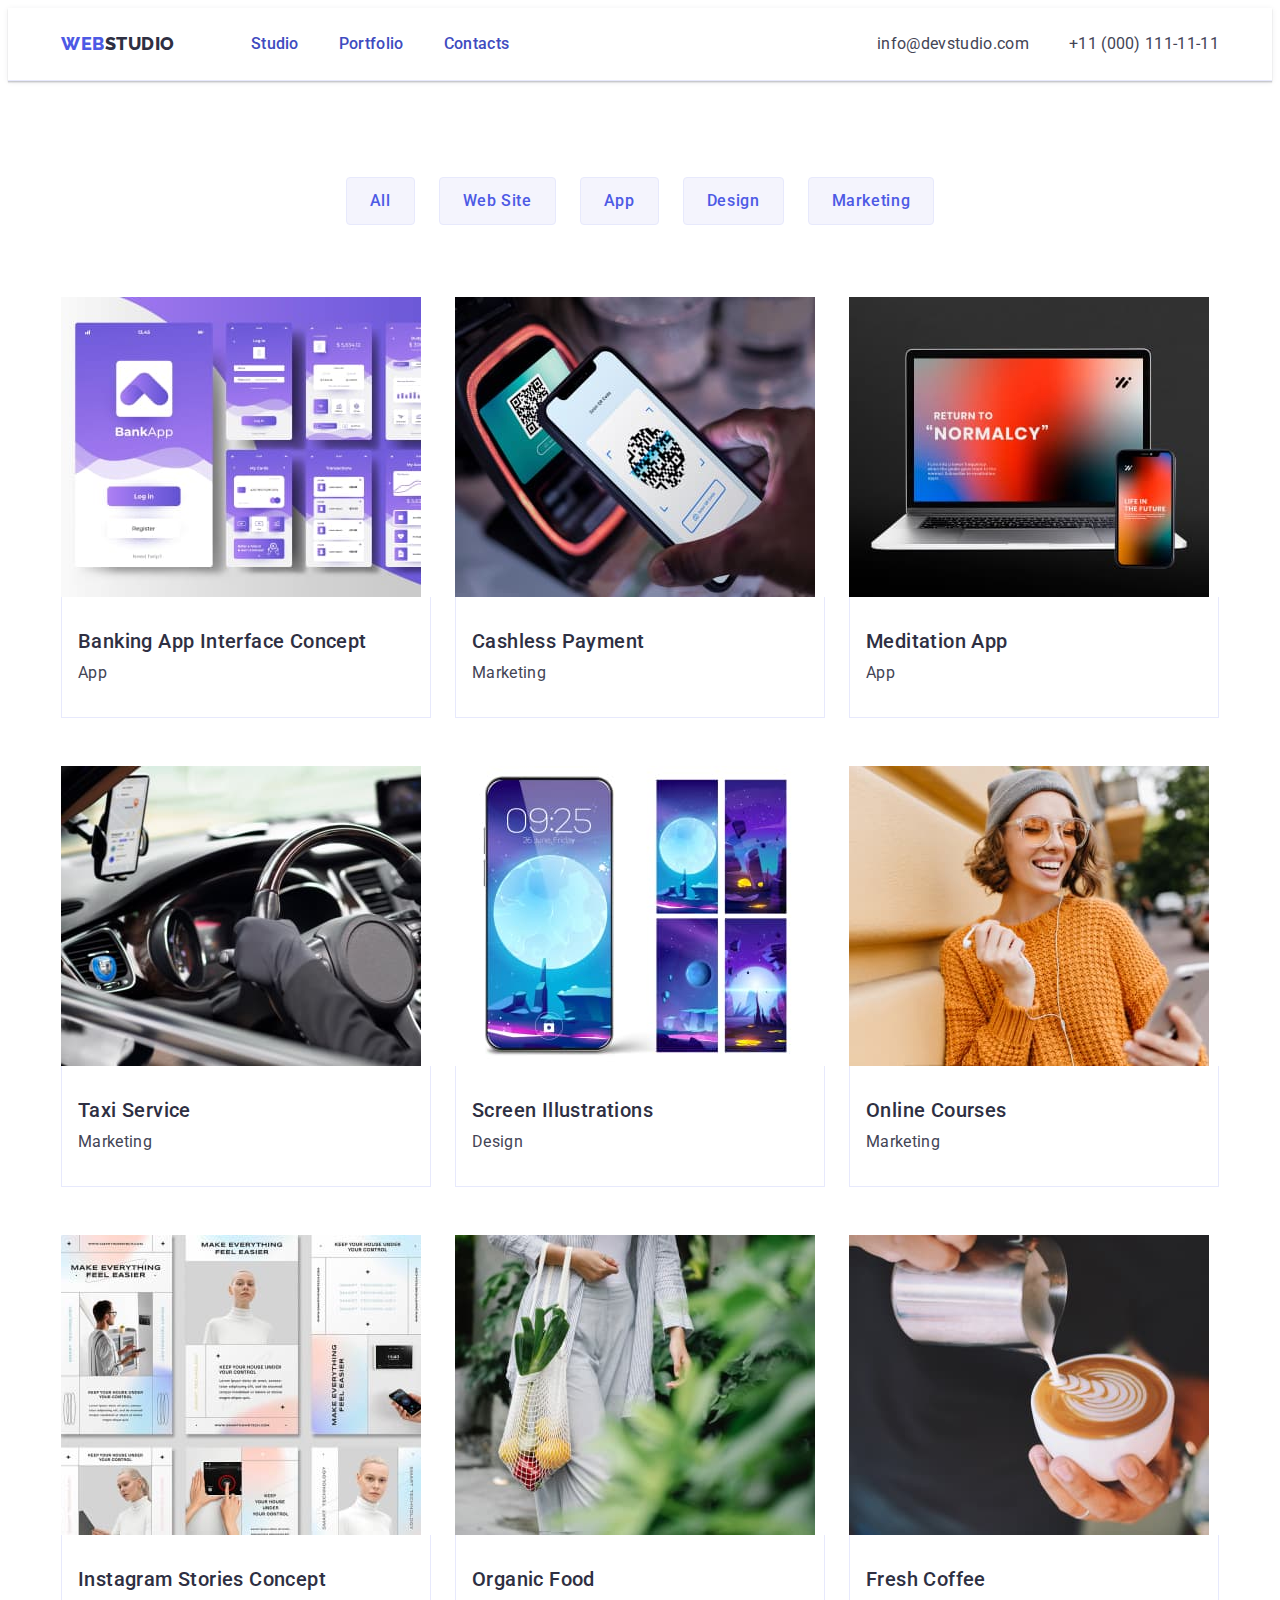
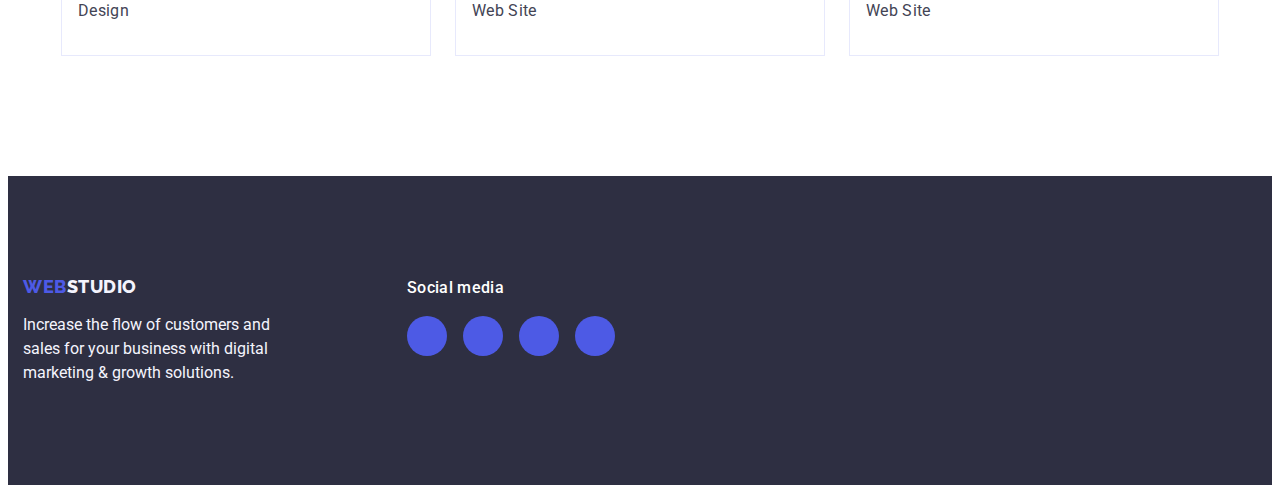
==== portfolio.html @ 959eab0d "fix" ====
<!DOCTYPE html>
<html lang="en">
  <head>
    <meta charset="UTF-8" />
    <meta http-equiv="X-UA-Compatible" content="IE=edge" />
    <meta name="viewport" content="width=device-width, initial-scale=1.0" />
    <title>Document</title>
    <link rel="stylesheet" href="https://cdnjs.cloudflare.com/ajax/libs/modern-normalize/1.1.0/modern-normalize.min.css" integrity="sha512-wpPYUAdjBVSE4KJnH1VR1HeZfpl1ub8YT/NKx4PuQ5NmX2tKuGu6U/JRp5y+Y8XG2tV+wKQpNHVUX03MfMFn9Q==" crossorigin="anonymous" referrerpolicy="no-referrer" />
    <link rel="stylesheet" href="./css/styles.css">
    <link rel="preconnect" href="https://fonts.googleapis.com">
    <link rel="preconnect" href="https://fonts.gstatic.com" crossorigin>
    <link href="https://fonts.googleapis.com/css2?family=Raleway:wght@800&family=Roboto:wght@400;500;700;900&display=swap" rel="stylesheet">
    



</head>

      <!-- Header -->
  <body>
    <header class="page-header">
      <div class="heder__conteiner container "> 
        <nav  class="page-nav">
        <a class="link logo" href="./index.html">Web<span class="logo-header">Studio</span></a>
        <ul class="menu list header__menu">
            <li class="menu-link">
              <a class="link-menu link" href="./index.html">Studio</a>
            </li>
            <li class="menu-link">
              <a class="link-menu link" href="./portfolio.html">Portfolio</a>
            </li>
            <li class="menu-link">
              <a class="link-menu link" href="">Contacts</a>
            </li>
          </ul>
        <!-- <ul  class="menu  list header__menu">
          <li class="menu-link"><a class="link-menu link" href="./index.html">Studio</a></li>
          <li class="menu-link"><a class="link-menu link" href="./portfolio.html">Portfolio</a></li>
          <li class="menu-link"><a class="link-menu link" href="">Contacts</a></li>
        </ul> -->
      </nav>
      
     
      <address class="heder-address">
        <ul class="list header-adress__menu">
          <li class="menu-address__item"><a  class="contact-email contact-phone-number contacts link " href="mailto:info@devstudio.com">info@devstudio.com</a></li>
          <li><a  class="contact-phone-number contact-email contacts link " href="tel:+110001111111">+11 (000) 111-11-11</a></li>
        </ul>
      </address>
      </div>
    </header>

    <!-- Main Content -->

    <main>
       
        <section class="works">
          <div class="container">
            <h1 hidden>Works</h1>
                <ul class="filter__list list">
                  <li class="item-filter"><button type="button" class="item-filter__btn ifp__btn">All</button></li>
                  <li class="item-filter"><button type="button" class="item-filter__btn ifp__btn">Web Site</button></li>
                  <li class="item-filter"><button type="button" class="item-filter__btn ifp__btn">App</button></li>
                  <li class="item-filter"><button type="button" class="item-filter__btn ifp__btn">Design</button></li>
                  <li class="item-filter"><button type="button" class="item-filter__btn ifp__btn">Marketing</button></li>
              </ul>

            <ul class="works-list list ">
                <li class="item-works">

                    <a  href="" class="link item-works__link">
                       <img src="./images/works/app1.jpg" alt="photo works" class="item-works__img" width="360">
                        <div class="link__container">   
                          <h2 class="item-works__title">Banking App Interface Concept</h2>
                          <p  class="item-works__text">App</p> 
                        </div>  
                    </a>
                   
                </li>
                <li class="item-works">
                    <a href="" class="link item-works__link">
                        <img src="./images/works/cashlass.jpg" alt="photo works" class="item-works__img" width="360">
                        <div class="link__container">
                          <h2 class="item-works__title">Cashless Payment</h2>
                          <p  class="item-works__text">Marketing</p>
                        </div>
                    </a>
                  
                </li>
                <li class="item-works">
                     <a href="" class="link item-works__link ">
                        <img src="./images/works/maditation.jpg" alt="photo works" class="item-works__img" width="360">
                        <div class="link__container">
                          <h2 class="item-works__title">Meditation App</h2>
                          <p  class="item-works__text">App</p>
                        </div>
                     </a>
                    
                </li>
                <li class="item-works">
                     <a href="" class="link item-works__link">
                        <img src="./images/works/taxi.jpg" alt="photo works" class="item-works__img" width="360">
                        <div class="link__container">
                          <h2 class="item-works__title">Taxi Service</h2>
                          <p  class="item-works__text">Marketing</p>
                        </div>
                     </a>
                    
                </li>
                <li class="item-works">
                     <a href="" class="link item-works__link">
                        <img src="./images/works/screen.jpg" alt="photo works" class="item-works__img" width="360">
                        <div class="link__container">
                          <h2 class="item-works__title">Screen Illustrations</h2>
                          <p  class="item-works__text">Design</p>
                        </div>
                     </a>
                    
                </li>
                <li class="item-works">
                     <a href="" class="link item-works__link">
                        <img src="./images/works/online.jpg" alt="photo works" class="item-works__img" width="360">
                        <div class="link__container">
                          
                          <h2 class="item-works__title">Online Courses</h2>
                          <p  class="item-works__text">Marketing</p>
                        </div>

                     </a>
                    
                </li>
                <li class="item-works">
                     <a href="" class="link item-works__link">
                        <img src="./images/works/instagram.jpg" alt="photo works" class="item-works__img" width="360">
                        <div class="link__container">
                          
                          <h2 class="item-works__title">Instagram Stories Concept</h2>
                          <p  class="item-works__text">Design</p>
                        </div>
                     </a>
                    
                </li>
                <li class="item-works">
                     <a href="" class="link item-works__link">
                        <img src="./images/works/organic.jpg" alt="photo works" class="item-works__img" width="360">
                        <div class="link__container">
                          
                          <h2 class="item-works__title">Organic Food</h2>
                          <p  class="item-works__text">Web Site</p>
                        </div>
                     </a>
                    
                </li>
                <li class="item-works">
                     <a href="" class="link item-works__link">
                        <img src="./images/works/coffe.jpg" alt="photo works" class="item-works__img" width="360">
                        <div class="link__container">
                          
                          <h2 class="item-works__title">Fresh Coffee</h2>
                          <p  class="item-works__text">Web Site</p>
                        </div>

                     </a>
                    
                </li>
            </ul>

          </div>

             

        </section>
     
      
    </main>
            <!-- Footer -->
    <footer class="footer">
      <div class="container container__footer">
        <div>
          <a class="logo-footer__link link logo" href="./index.html"
          >Web<span class="logo-footer">Studio</span>
        </a>
        <p class="text-footer text-footer__portfolio">
          Increase the flow of customers and sales for your business with
          digital marketing & growth solutions.
        </p>
        </div>

        <div class="social_container">
          <p class="footer-sub">Social media</p>
        <ul class="social-list">
          <li class="social-item">
            <a class="social-link_footer" href="" target="_blank" rel="nooperer no-referrer" aria-label="linl to instagram">
              <svg class="social-icon" width="24" height="24">
                <use href="./images/icons.svg#icon-instagram"></use>
              </svg>
            </a>
          </li>
          <li class="social-item">
             <a class="social-link_footer" href="" target="_blank" rel="nooperer no-referrer" aria-label="linl to instagram">
              <svg class="social-icon" width="24" height="24">
                <use href="./images/icons.svg#icon-twitter"></use>
              </svg>
            </a>
          </li>
          <li class="social-item">
             <a class="social-link_footer" href="" target="_blank" rel="nooperer no-referrer" aria-label="linl to instagram">
              <svg class="social-icon" width="24" height="24">
                <use href="./images/icons.svg#icon-facebook"></use>
              </svg>
            </a>
          </li>
          <li class="social-item">
             <a class="social-link_footer" href="" target="_blank" rel="nooperer no-referrer" aria-label="linl to instagram">
              <svg class="social-icon" width="24" height="24">
                <use href="./images/icons.svg#icon-linkedin"></use>
              </svg>
            </a>
          </li>
        </ul>
      </div>
        </div>
        
    </footer>
  </body>
</html>
---- css/styles.css ----
:root {
    /* --main-color: red;  */
    --primary-backgraund:#fff;
    --primary-second-background: #434455 ;
    --primary--font-family: "Roboto", sans-serif;
    --primary-text: #4d5ae5;
    --primary-second-text: #2e2f42;
    --primary-third-text: #f4f4fd;
    --primary-four-text: #FFFFFF;
    --primary-icon:#f4f4fd;

}

h1,
h2,
h3,
h4,
h5,
h6,
p {
    margin: 0;
    
} 

a {
    text-decoration: none;
}



ul,
ol 
li {
    margin: 0;
    padding: 0;
    list-style: none;
}
   
img {
    display: block;
}

address {
    font-style: normal;
}

.link   {
    text-decoration: none;

}

.button-btn {
    cursor: pointer;
    font: inherit;
    padding: 0;
    background-color: transparent;
    border: none;
}

body   {
    font-family: 'Roboto', sans-serif;
    font-style: normal;
    font-size: 16px;
    /* line-height: 1.5; */
    font-weight: 500;
    color:var(--primary-second-background);
    background-color: #ffffff;
    /* background-color:var(--primary-backgraund); */
   
    
}

.container {
    max-width: 1158px;
    padding: 0 15px;
    margin: 0 auto;
    
}


    /* HEADER */
   /*  Logo*/

.page-header {
    /* padding: 24px 0; */
    border-bottom: 1px solid#e7e9fc;
    box-shadow: 0px 2px 1px rgba(46, 47, 66, 0.08), 0px 1px 1px rgba(46, 47, 66, 0.16), 0px 1px 6px rgba(46, 47, 66, 0.08);

}

.heder__conteiner{
    display: flex;
    justify-content: space-between;
    align-items: center;
}


.page-nav {
    display: flex;
    align-items: center;
}

.logo-web {
    font-family: "Raleway", sans-serif;
    font-weight: 800;
    font-size: 18px;
    line-height: 1.17;
    letter-spacing: 0.03em ;
    text-transform: uppercase;
    color: var(--primary-text);
}
    
/* .logo-studio, */
.logo    {
    font-family: "Raleway", sans-serif;
    font-weight: 800;
    font-size: 18px;
    line-height: 1.17;
    letter-spacing: 0.03em;
    text-transform: uppercase;
    color: var(--primary-text);
    margin: 0 76px 0 0;
    
}

.logo-header {
   color: var(--primary-second-text) 
}

.header__menu {
    display: flex;
    gap:40px;
    /* padding: 24px 0 24px; */
}

.menu-link,
.link-menu {
    line-height: 1.5;
    letter-spacing: 0.02em;
    color: var(--primary-second-text);
    display: block;
}

.menu-link:not(:last-child) { 
    margin-right: 0;
}
.link-menu{
    padding: 24px 0;
    position: relative;
    color: #404bbf;
    transition: color 250ms cubic-bezier(0.4, 0, 0.2, 1);
}

::after{
 content: "";
 position: absolute;
 left: 0;
 bottom: -1px;
 height: 4px;
 background-color: #404bbf;
 border-radius: 2px;
}

.menu-address__item:not(:last-child){
     margin: 0 40px 0 0;
}

.link-menu:hover,
.link-menu:focus   {
    color: #404BBF;
}

.header-adress__menu {
    display: flex;
    
}

.contact-phone-number,
.contact-email  {
    letter-spacing: 0.02em;
    line-height: 1.5;
    font-weight: 400;
    font-size: 16px;
    color: #434455;
    transition: color 250ms cubic-bezier(0.4, 0, 0.2, 1);
}

.contact-phone-number:hover,
.contact-phone-number:focus {
    color: #404BBF;
}

.contact-email:hover,
.contact-email:focus   {
    color: #404BBF

}
.contacts {
    font-family: 'Roboto', sans-serif;
    letter-spacing: 0.02em;
    line-height: 1.5;
    font-weight: 400;
    font-size: 16px;
    color: #434455;
}

.contacts:hover,
.contacts:focus {
    color: #404BBF;
}
/* Main Contant */ /* Hero */

.hero {
    max-width: 1440px;
}

.hero-bg{
    background-image:linear-gradient(
        rgba(46, 47, 66, 0.7),
    rgba(46, 47, 66, 0.7)),
    url("../images/BG/people-office.jpg");
    background-repeat: no-repeat; 
    background-position: center; 
    background-size: cover;
    margin: 0 auto ;
    padding: 188px  0;
    max-width: 188px 0;
    background-color:  #2E2F42;
    
}

.hero__conteiner{
    display: flex;
    flex-direction: column;
    align-items: center;
}   



.footer {
    background: #2E2F42;
}
.main-title {
    letter-spacing: 0.02em;
    font-weight: 700;
    font-size: 56px;
    line-height: 1.07;
    text-align: center;
    color: #FFFFFF; 
    width: 496px;
    margin:0 0 48px 0;
}

.hero__title {
    max-width: 496px;
}


.button-btn {
    font-family: "Roboto", sans-serif;
    font-weight: 500;
    font-size: 16px;
    line-height: 1.5;
    background-color: #4D5AE5;
    color: #FFFFFF;
    cursor: pointer;
    letter-spacing: 0.04em;
    box-shadow: 0px 4px 4px rgba(0, 0, 0, 0.15);
    border-radius: 4px;
    padding: 16px 32px;
    min-width: 169px;
    transition: background-color 250ms cubic-bezier(0.4, 0, 0.2, 1);
} 

.button-btn:hover,
.button-btn:focus {
    background:#404BBF;
}
   
   
/* Section 2 */

.second-section {
    padding: 120px 0 120px;
}


.second__container {
    max-width: 1158px;
    /* padding: 120px 0; */
} 

.list__sect__second {
    display: flex;
    justify-content:space-between;
    gap:24px;

}

.advantage {
        display: flex;
        justify-content: center;
        height:112px;
        padding: 24px;
        background: #F4F4FD;
        align-items: center;
        border-radius: 4px;
        margin-bottom: 8px;
}

.sect-second__item {
    /* max-width:264px; */
    width: calc((100% - 72px) / 4);
        
}
.sect-second__item:not(:last-child) {
    margin-right: 0;}

.second-section-title   {
    letter-spacing: 0.02em;
    font-weight: 500;
    font-size: 20px;
    line-height: 1.2;
    color: #2E2F42;
    margin-bottom: 8px;
}

.second-section-text {
    letter-spacing: 0.02em;
    line-height: 1.5;
    font-weight: 400;
    color: #434455;

}


        /* Sektion 3  What are we doing*/
.secrion__three {
    padding: 120px 0;
}
        
.section-title {
    font-weight: 700;
    font-size: 36px;
    line-height:1.1;
    text-align: center;
    letter-spacing: 0.02em;
    text-transform: capitalize;
    color: #2E2F42;
    margin-bottom:72px;
    line-height: 1.1
    
}
.container__three {
     max-width:1158px;
}


.container__three_list {
    display: flex;
    justify-content: space-between;
    gap:24px;
}
 
.third__item {
    max-width:360px;
} 



/* < !-- Section4 Our Team--> */

.container-section__four {
    padding: 32px 0;
}


.conteiner_four__list {
    display: flex;
    justify-content:space-between;
    gap:24px;

}

.list__four__img{
    /* margin-bottom:32px; */
}

.social-link__four{
    transition: background-color 250ms cubic-bezier(0.4, 0, 0.2, 1); 
}
.section-four   {
    background: #F4F4FD;
    letter-spacing: 0.02em;
    text-transform: capitalize;
    padding:120px 0;
}
.item-four-list {
    background-color: #FFFFFF;
    width:calc((100% - 3 * 24px)/3);
    display: flex;
    flex-direction: column;
    justify-content: center;
    box-shadow: 0px 1px 6px rgba(46, 47, 66, 0.08), 0px 1px 1px rgba(46, 47, 66, 0.16), 0px 2px 1px rgba(46, 47, 66, 0.08);
    border-radius: 0px 0px 4px 4px;
    
    
}
.section_four__item {
    padding: 32px 0;
    border-radius: 0px 0px 4px 4px;
    
}

.name-working   {
    font-weight: 500;
    letter-spacing: 0.02em;
    font-size: 20px;
    line-height: 1.2;
    color: #2E2F42;
    margin-bottom: 8px;
    text-align: center;
}

.proffesion {
    line-height: 1.5;
    letter-spacing: 0.02em;
    font-weight: 400;
    color: #434455;
    margin-bottom: 8px;
    text-align: center;
   
}

.social-list__four {
    display: flex;
    justify-content: center;
    padding: 0px;
    gap:24px;
    /* max-width: 208px; */
    
}



.social-link__four {
    width: 40px;
    height: 40px;
    background: #4D5AE5;
    border-radius: 50%;
    display: flex;
    align-items: center;
    justify-content: center;
}    

.icon-social{
        /* fill:var(--primary-third-text); */
        fill:var(--primary-icon)
}

/*  .social-icon:hover,
 .social-icon:focus {
     color: #f4f4fd;
 }*/
    

.social-link__four:hover,
.social-link__four:focus {
    background-color: #404bbf;

}


            /* Section 5 Customers */

.customers-section { 
    padding: 120px 0 120px;
}

.container-customers{
    /* padding-top: 120px;
    padding-bottom: 120px; */
    
    
}
.customers-title { 
    line-height: 1.11;
}
.customers-list {
    display: flex;
    /* justify-content: center; */
    /* justify-content:space-between; */
    /* flex-direction: row; */
    /* padding: 0px; */
    gap:24px;
    /* max-width:1128px; */
    
}   
            
.customers-link {
    /* width: 104px; */
    /* height: 56px; */
    color:#8E8F99;
    display: flex;
    align-items: center;
    justify-content: center;
    border: 1px solid #8E8F99;
    border-radius: 4px;
    padding: 15px 32px;
}

.customers__item {
/* .customers-link { */
    width: calc((100% - 120px) / 6);
    height: 88px;
    color: #8E8F99;
}


.social-icon{
    fill:currentColor;

    /* fill:var(--primary-third-text); */
}
.customers-link:hover,
.customers-link:focus {
    border-color: #404bbf;
    color: #404bbf;
}

.social-icon{
    transition: border-color 250ms cubic-bezier(0.4, 0, 0.2, 1), color 250ms cubic-bezier(0.4, 0, 0.2, 1);
}


    /* FOOTER */

.footer {
    padding: 100px 0;
}    
.container__footer{
    display: flex;
    align-items: baseline;

}
.logo-footer {
    font-family: "Raleway", sans-serif;
    font-weight: 800;
    font-size: 18px;
    line-height: 1.17;
    letter-spacing: 0.03em;
    text-transform: uppercase;
    color: var(--primary-third-text);
    margin-bottom:15px;
    /* display: inline-block;
    margin-bottom: 16px; */
    
}
.logo-footer__link {
    display: inline-block;
    margin-bottom: 16px;
}

.logo-studio-footer   {
    /* font-weight: 800;
    font-size: 18px;
    line-height: 1.16; */
    color: #F4F4FD;
}

.logo-web-text {
    font-family: "Raleway", sans-serif;
    font-weight: 800;
    font-size: 18px;
    line-height: 1.17;
    letter-spacing: 0.03em;
    text-transform: uppercase;
    color: var(--primary-four-text)
}
.text-footer {
    font-weight: 400;
    line-height: 1.5;
    color: #F4F4FD;
    max-width: 264px;
    /* margin-right: 120px; */
}

.logo__container {
    margin-right: 120px;
    align-items: baseline;
}
.social_container{
   margin-right: 120px

}    
.footer-sub{
    color: var(--primary-four-text);
    margin-bottom: 16px; 
    line-height: 1.5;
    letter-spacing: 0.02em;

}
.social-list {
    display: flex;
    flex-direction:row;
    justify-content: center;
    /* align-items: baseline; */
    padding: 0px;
    gap: 16px;
    max-width:208px; 
    margin-right: 120px;
   
}
.social-link_footer {
     width: 40px;
    height: 40px; 
    background: #4D5AE5;
    border-radius: 50%;
    display: flex;
    align-items: center;
    justify-content: center;
    color: #FFFFFF;
}

.social-link_footer:hover,
.social-link_footer:focus  {
    background: #31D0AA; 

}
.social-icon__footer{
    transition: background-color 250ms cubic-bezier(0.4, 0, 0.2, 1);
    fill: var(--primary-third-text)
}
.social-icon__footer,
.social-icon__footer{
    color: #f4f4fd;
}

/* modal */
.data-modal{
    position: fixed;
    top: 0;
    left: 0;
    width: 100%;
    height: 100%;
    background-color: rgba(46, 47, 66, 0.4);
    transition: opacity 250ms cubic-bezier(0.4, 0, 0.2, 1), visibility 250ms cubic-bezier(0.4, 0, 0.2, 1);
}
     .is-hidden{
        opacity: 0;
        visibility: hidden;
        pointer-events: none;

     }




/* =============PORTFOLIO============= */
.works {
    padding: 96px 0 120px;
    /* margin-bottom: 120px; */
}

.filter__list {
    list-style: none;
    margin-bottom:72px;
    display: flex;
    gap:24px;
    justify-content:center;
    
}

.item-filter__btn   {
    font-family: 'Roboto', sans-serif;
    font-style: normal;
    font-weight: 500;
    font-size: 16px;
    line-height: 24px;
    color: var(--primary-text);
    background-color: var(--primary-third-text);
    cursor: pointer;
    border: 1px solid #E7E9FC;
    border-radius: 4px;
    letter-spacing: 0.04em;
    padding:11px 23px 11px;
    
}

.ifp__btn {
    letter-spacing: 0.04em;
}


.item-filter__btn:hover,
.item-filter__btn:focus {
    background: #404BBF;
    color: #FFFFFF;
    border: 1px solid transparent;
    box-shadow: 0px 3px 1px rgba(0, 0, 0, 0.1), 0px 2px 1px rgba(0, 0, 0, 0.08), 0px 2px 2px rgba(0, 0, 0, 0.12);

}
.ifp__btn:hover,
.ifp__btn:focus {
    border: 1px solid transparent;
}

.text-footer__portfolio {
    margin-right: 120px;
}
.works-list {
    list-style: none;
    display: flex;
    flex-wrap:wrap;
    gap:24px;
    row-gap: 48px;
}

.item-works__link {
    display: block;

}
.item-works__link:hover,
.item-works__link:focus  {
    box-shadow: 0px 1px 6px rgba(46, 47, 66, 0.08), 0px 1px 1px rgba(46, 47, 66, 0.16), 0px 2px 1px rgba(46, 47, 66, 0.08);
}



.item-works {
    display: block;
    width: calc((100% - 48px) / 3);
   flex-shrink:0;
 
}

.item-works:hover {
    box-shadow: 0px 1px 6px rgba(46, 47, 66, 0.08), 0px 1px 1px rgba(46, 47, 66, 0.16), 0px 2px 1px rgba(46, 47, 66, 0.08);
}

.link__container {
    padding: 32px 16px;
    border: 1px solid #e7e9fc;
    border-top:none;
}

.item-works__title  {
    font-family: 'Roboto',sans-serif;
    font-weight: 500;
    font-size: 20px;
    line-height: 1.2;
    letter-spacing: 0.02em;
    color: #2E2F42;
    margin-bottom: 8px;

}


.item-works__text {
    font-weight: 400;
    font-size: 16px;
    line-height: 1.5;
    color: #434455;
    letter-spacing: 0.02em;
}
.container__footer{
    margin-right: 120px;
}


.icon-social {
    fill: #f4f4fd;
    
}

/* =============PORTFOLIO============= */
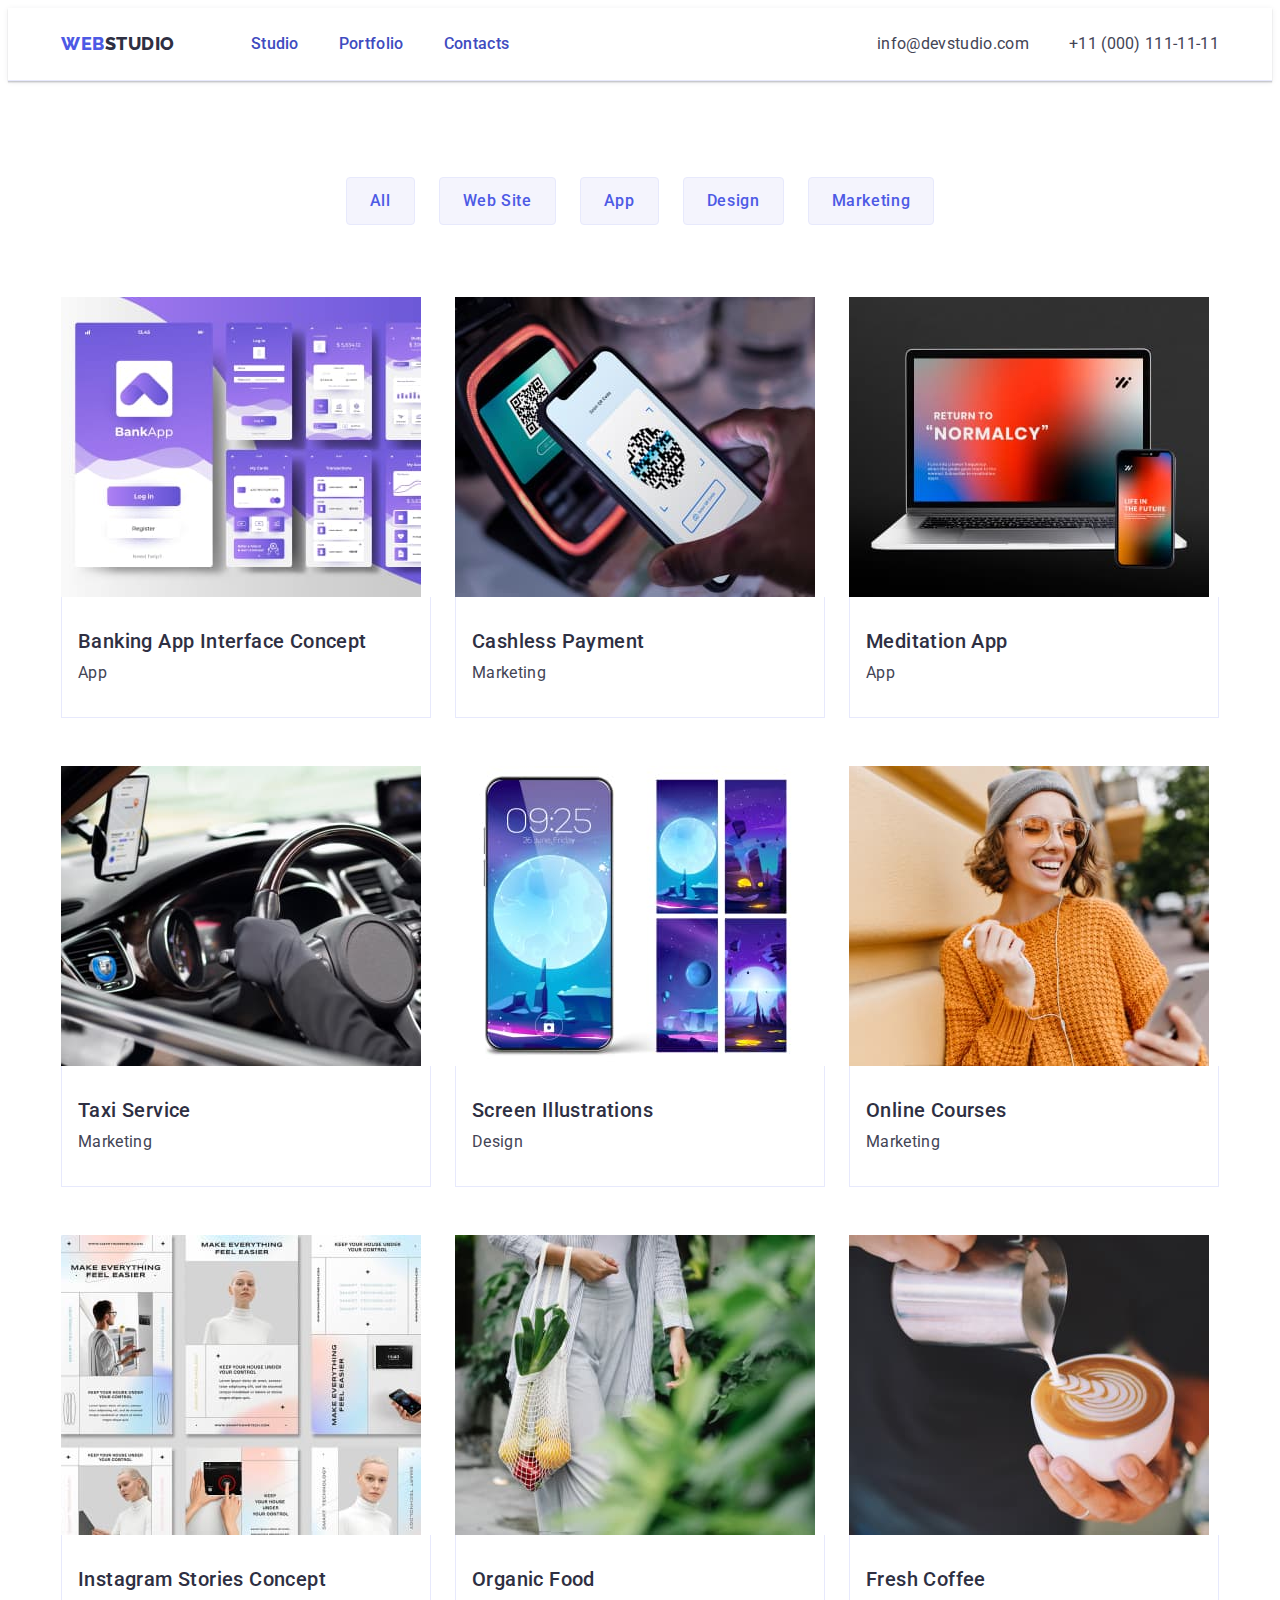
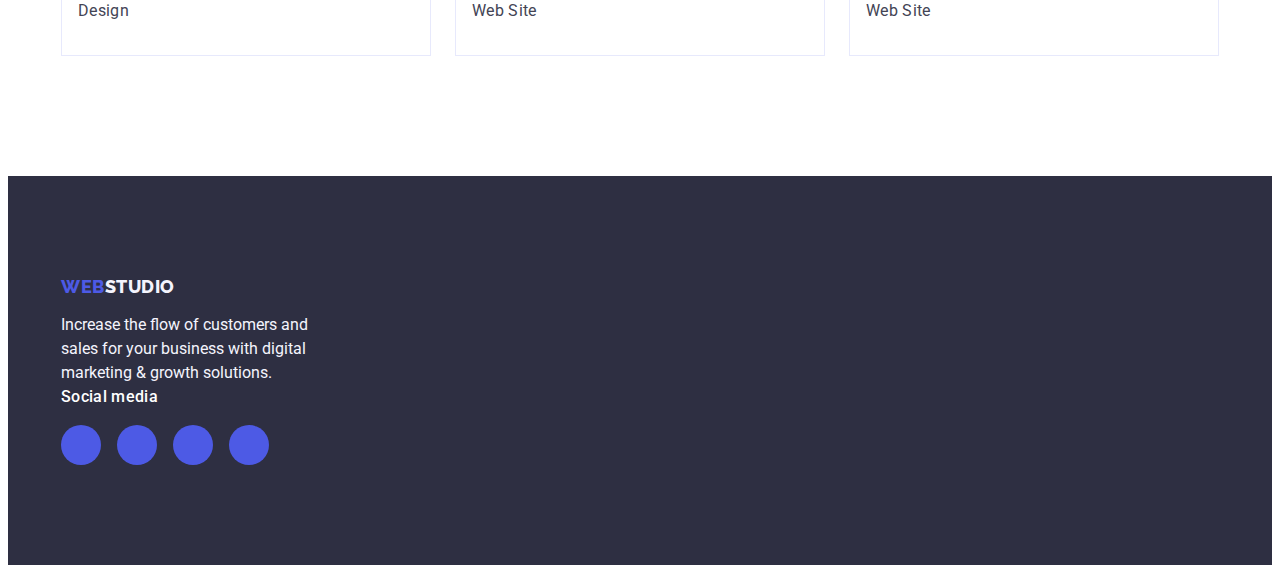
==== commit b45b3c69: "fix" ====
--- a/portfolio.html
+++ b/portfolio.html
@@ -175,8 +175,8 @@
     </main>
             <!-- Footer -->
     <footer class="footer">
-      <div class="container container__footer">
-        <div>
+      <div class="container">
+        <div class="container-footer">
           <a class="logo-footer__link link logo" href="./index.html"
           >Web<span class="logo-footer">Studio</span>
         </a>
--- a/css/styles.css
+++ b/css/styles.css
@@ -507,7 +507,9 @@
     border: 1px solid #8E8F99;
     border-radius: 4px;
     padding: 15px 32px;
-}
+    
+}
+
 
 .customers__item {
 /* .customers-link { */
@@ -522,22 +524,25 @@
 
     /* fill:var(--primary-third-text); */
 }
+
+
 .customers-link:hover,
 .customers-link:focus {
     border-color: #404bbf;
     color: #404bbf;
 }
 
-.social-icon{
-    transition: border-color 250ms cubic-bezier(0.4, 0, 0.2, 1), color 250ms cubic-bezier(0.4, 0, 0.2, 1);
-}
+.social-item{
+  transition: border-color 250ms cubic-bezier(0.4, 0, 0.2, 1), color 250ms cubic-bezier(0.4, 0, 0.2, 1);
+} 
 
 
     /* FOOTER */
 
 .footer {
     padding: 100px 0;
-}    
+} 
+
 .container__footer{
     display: flex;
     align-items: baseline;
@@ -620,6 +625,7 @@
     align-items: center;
     justify-content: center;
     color: #FFFFFF;
+     /* transition: background-color 250ms cubic-bezier(0.4, 0, 0.2, 1); */
 }
 
 .social-link_footer:hover,
@@ -628,8 +634,8 @@
 
 }
 .social-icon__footer{
-    transition: background-color 250ms cubic-bezier(0.4, 0, 0.2, 1);
-    fill: var(--primary-third-text)
+    /* transition: background-color 250ms cubic-bezier(0.4, 0, 0.2, 1); */
+    fill: var(--primary-third-text);
 }
 .social-icon__footer,
 .social-icon__footer{
@@ -637,7 +643,7 @@
 }
 
 /* modal */
-.data-modal{
+div[data-modal]{
     position: fixed;
     top: 0;
     left: 0;
@@ -653,8 +659,34 @@
 
      }
 
-
-
+.modal-window {
+    position: absolute;
+    top: 50%;
+    left: 50%;
+    transform: translate(-50%, -50%) scale(1);
+    width: 408px;
+    min-height: 584px;
+    background: #fcfcfc;
+    box-shadow: 0px 1px 1px rgba(0, 0, 0, 0.14), 0px 1px 3px rgba(0, 0, 0, 0.12), 0px 2px 1px rgba(0, 0, 0, 0.2);
+    border-radius: 4px;
+    transition: transform 250ms cubic-bezier(0.4, 0, 0.2, 1);
+}
+
+.modal-button {
+
+}
+
+.modal-button-icon {
+    transition: fill 250ms cubic-bezier(0.4, 0, 0.2, 1);
+}
+
+.modal-button-icon:hover {
+    fill: #ffffff;
+}
+
+.modal-button-icon:focus {
+    fill: #ffffff;
+}
 
 /* =============PORTFOLIO============= */
 .works {
@@ -763,7 +795,7 @@
     color: #434455;
     letter-spacing: 0.02em;
 }
-.container__footer{
+.container-footer{
     margin-right: 120px;
 }
 
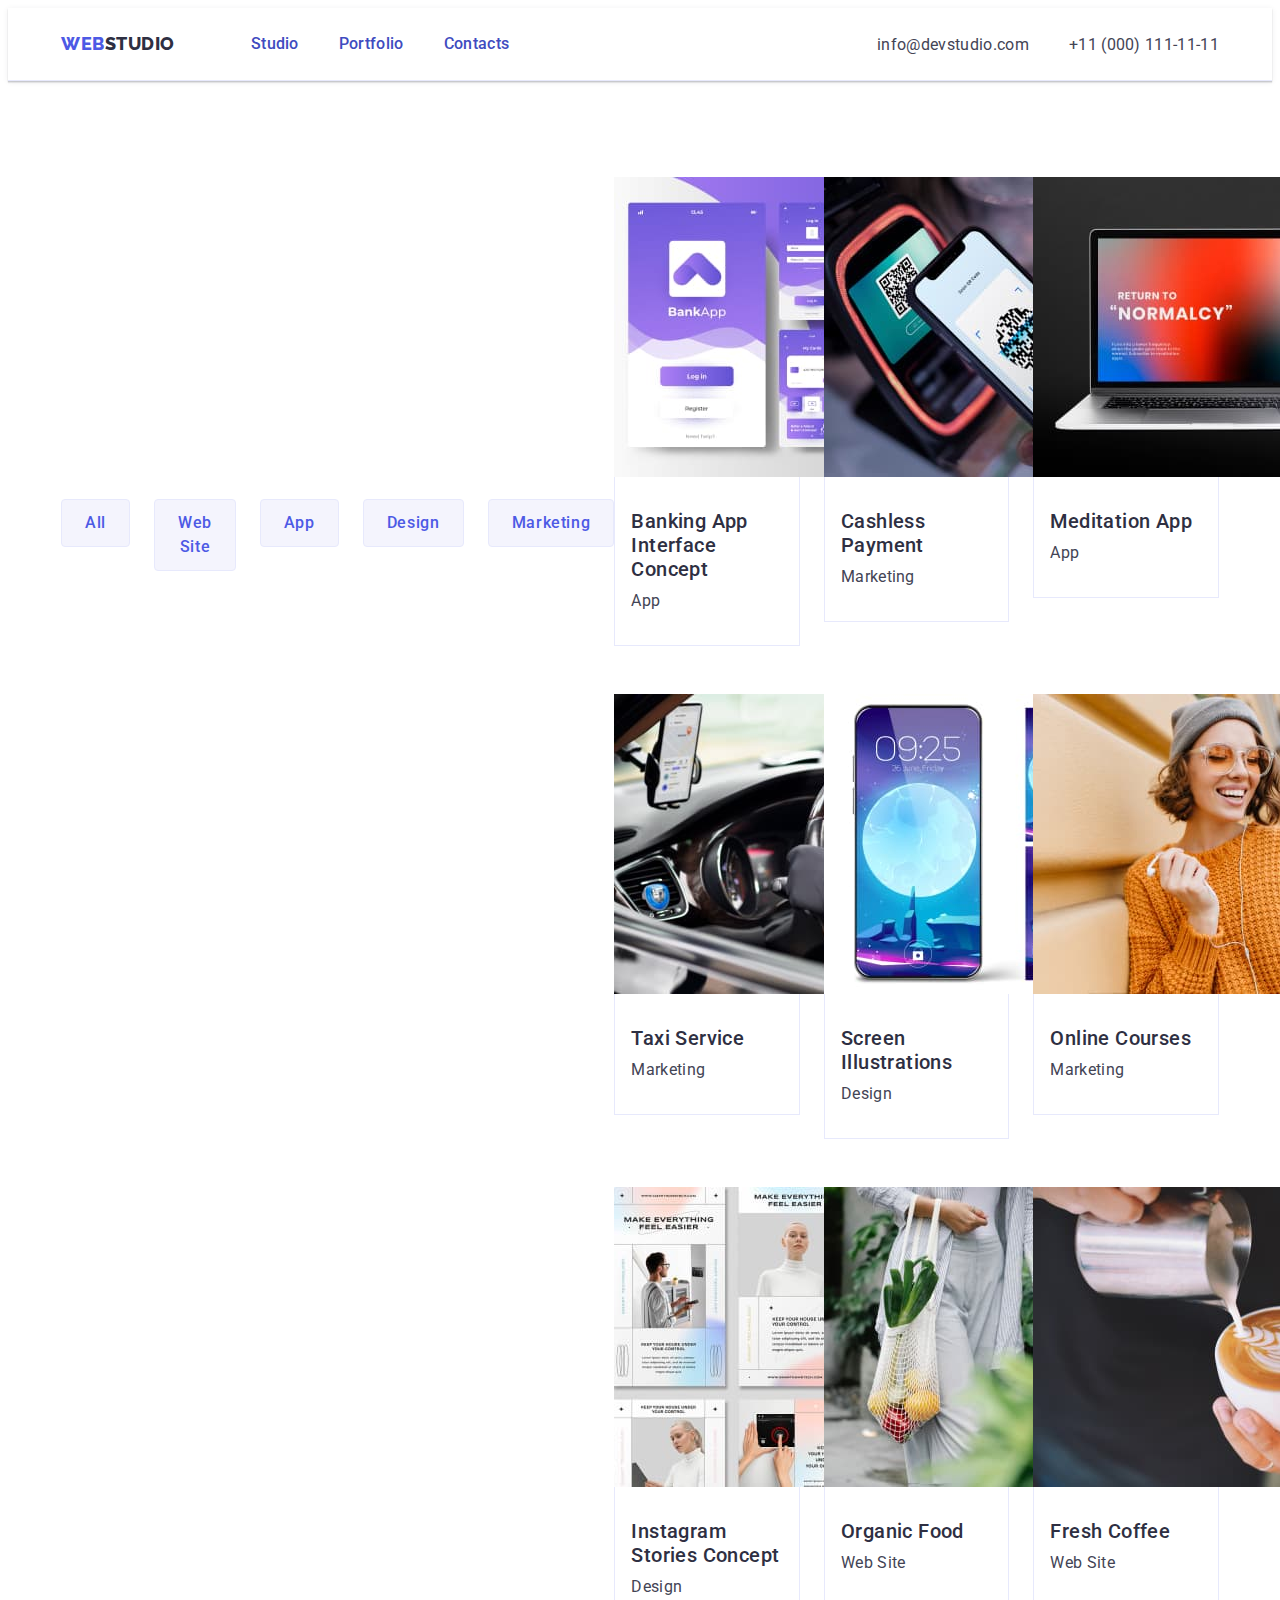
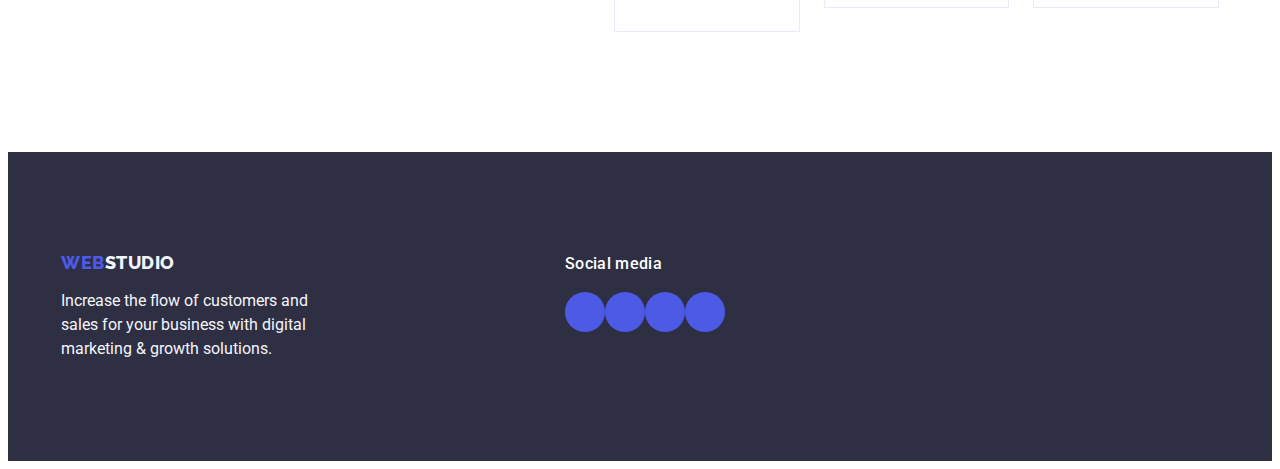
==== commit 2640b9ca: "update" ====
--- a/portfolio.html
+++ b/portfolio.html
@@ -192,28 +192,28 @@
           <li class="social-item">
             <a class="social-link_footer" href="" target="_blank" rel="nooperer no-referrer" aria-label="linl to instagram">
               <svg class="social-icon" width="24" height="24">
-                <use href="./images/icons.svg#icon-instagram"></use>
+                <use href="./images/icons.svg#instagram"></use>
               </svg>
             </a>
           </li>
           <li class="social-item">
              <a class="social-link_footer" href="" target="_blank" rel="nooperer no-referrer" aria-label="linl to instagram">
               <svg class="social-icon" width="24" height="24">
-                <use href="./images/icons.svg#icon-twitter"></use>
+                <use href="./images/icons.svg#twitter"></use>
               </svg>
             </a>
           </li>
           <li class="social-item">
              <a class="social-link_footer" href="" target="_blank" rel="nooperer no-referrer" aria-label="linl to instagram">
               <svg class="social-icon" width="24" height="24">
-                <use href="./images/icons.svg#icon-facebook"></use>
+                <use href="./images/icons.svg#facebook"></use>
               </svg>
             </a>
           </li>
           <li class="social-item">
              <a class="social-link_footer" href="" target="_blank" rel="nooperer no-referrer" aria-label="linl to instagram">
               <svg class="social-icon" width="24" height="24">
-                <use href="./images/icons.svg#icon-linkedin"></use>
+                <use href="./images/icons.svg#linkedin"></use>
               </svg>
             </a>
           </li>
--- a/css/styles.css
+++ b/css/styles.css
@@ -18,7 +18,10 @@
 h5,
 h6,
 p {
+    
     margin: 0;
+    margin-left: auto;
+    margin-right: auto;
     
 } 
 
@@ -50,6 +53,7 @@
 }
 
 .button-btn {
+    display:block ;
     cursor: pointer;
     font: inherit;
     padding: 0;
@@ -382,9 +386,9 @@
 
 }
 
-.list__four__img{
+/* .list__four__img{ */
     /* margin-bottom:32px; */
-}
+/* } */
 
 .social-link__four{
     transition: background-color 250ms cubic-bezier(0.4, 0, 0.2, 1); 
@@ -493,7 +497,8 @@
     /* flex-direction: row; */
     /* padding: 0px; */
     gap:24px;
-    /* max-width:1128px; */
+    
+    
     
 }   
             
@@ -507,6 +512,7 @@
     border: 1px solid #8E8F99;
     border-radius: 4px;
     padding: 15px 32px;
+    transition: border-color 250ms cubic-bezier(0.4, 0, 0.2, 1), color 250ms cubic-bezier(0.4, 0, 0.2, 1);
     
 }
 
@@ -532,10 +538,14 @@
     color: #404bbf;
 }
 
-.social-item{
-  transition: border-color 250ms cubic-bezier(0.4, 0, 0.2, 1), color 250ms cubic-bezier(0.4, 0, 0.2, 1);
-} 
-
+ .social-item{
+  width: 24px;
+  height: 24px;
+}  
+.social-item:hover
+.social-item:focus{
+    fill: #f4f4fd;
+}
 
     /* FOOTER */
 
@@ -564,6 +574,7 @@
 .logo-footer__link {
     display: inline-block;
     margin-bottom: 16px;
+    transition: background-color 250ms cubic-bezier(0.4, 0, 0.2, 1);
 }
 
 .logo-studio-footer   {
@@ -625,7 +636,7 @@
     align-items: center;
     justify-content: center;
     color: #FFFFFF;
-     /* transition: background-color 250ms cubic-bezier(0.4, 0, 0.2, 1); */
+    transition: background-color 250ms cubic-bezier(0.4, 0, 0.2, 1);
 }
 
 .social-link_footer:hover,
@@ -633,12 +644,18 @@
     background: #31D0AA; 
 
 }
+/* .social-icon{
+    /* transition: background-color 250ms cubic-bezier(0.4, 0, 0.2, 1); */
+    /* fill: #f4f4fd; */
+
+/* } */ */
 .social-icon__footer{
-    /* transition: background-color 250ms cubic-bezier(0.4, 0, 0.2, 1); */
-    fill: var(--primary-third-text);
-}
-.social-icon__footer,
-.social-icon__footer{
+    /* color: #f4f4fd; */
+    width: 24px;
+    height: 24px;
+}
+.social-icon__footer:hover
+.social-icon__footer:focus{
     color: #f4f4fd;
 }
 
@@ -673,6 +690,18 @@
 }
 
 .modal-button {
+    position: absolute;
+    top: 24px;
+    right: 24px;
+    border-radius: 50%; 
+    display: flex;
+    align-items: center;
+    justify-content: center;
+    background-color: #e7e9fc;
+    border: 1px solid rgba(0, 0, 0, 0.1); 
+    padding: 0;
+    cursor: pointer;
+    transition: background-color 250ms cubic-bezier(0.4, 0, 0.2, 1), border 250ms cubic-bezier(0.4, 0, 0.2, 1); 
 
 }
 
@@ -680,13 +709,13 @@
     transition: fill 250ms cubic-bezier(0.4, 0, 0.2, 1);
 }
 
-.modal-button-icon:hover {
+.modal-button-icon:hover
+.modal-button-icon:focus {
+    background-color: #404bbf;
+    border: none;
     fill: #ffffff;
 }
 
-.modal-button-icon:focus {
-    fill: #ffffff;
-}
 
 /* =============PORTFOLIO============= */
 .works {
@@ -795,6 +824,10 @@
     color: #434455;
     letter-spacing: 0.02em;
 }
+.container{
+    display: flex; 
+    align-items: baseline;
+}
 .container-footer{
     margin-right: 120px;
 }
@@ -806,5 +839,3 @@
 }
 
 /* =============PORTFOLIO============= */
-
-
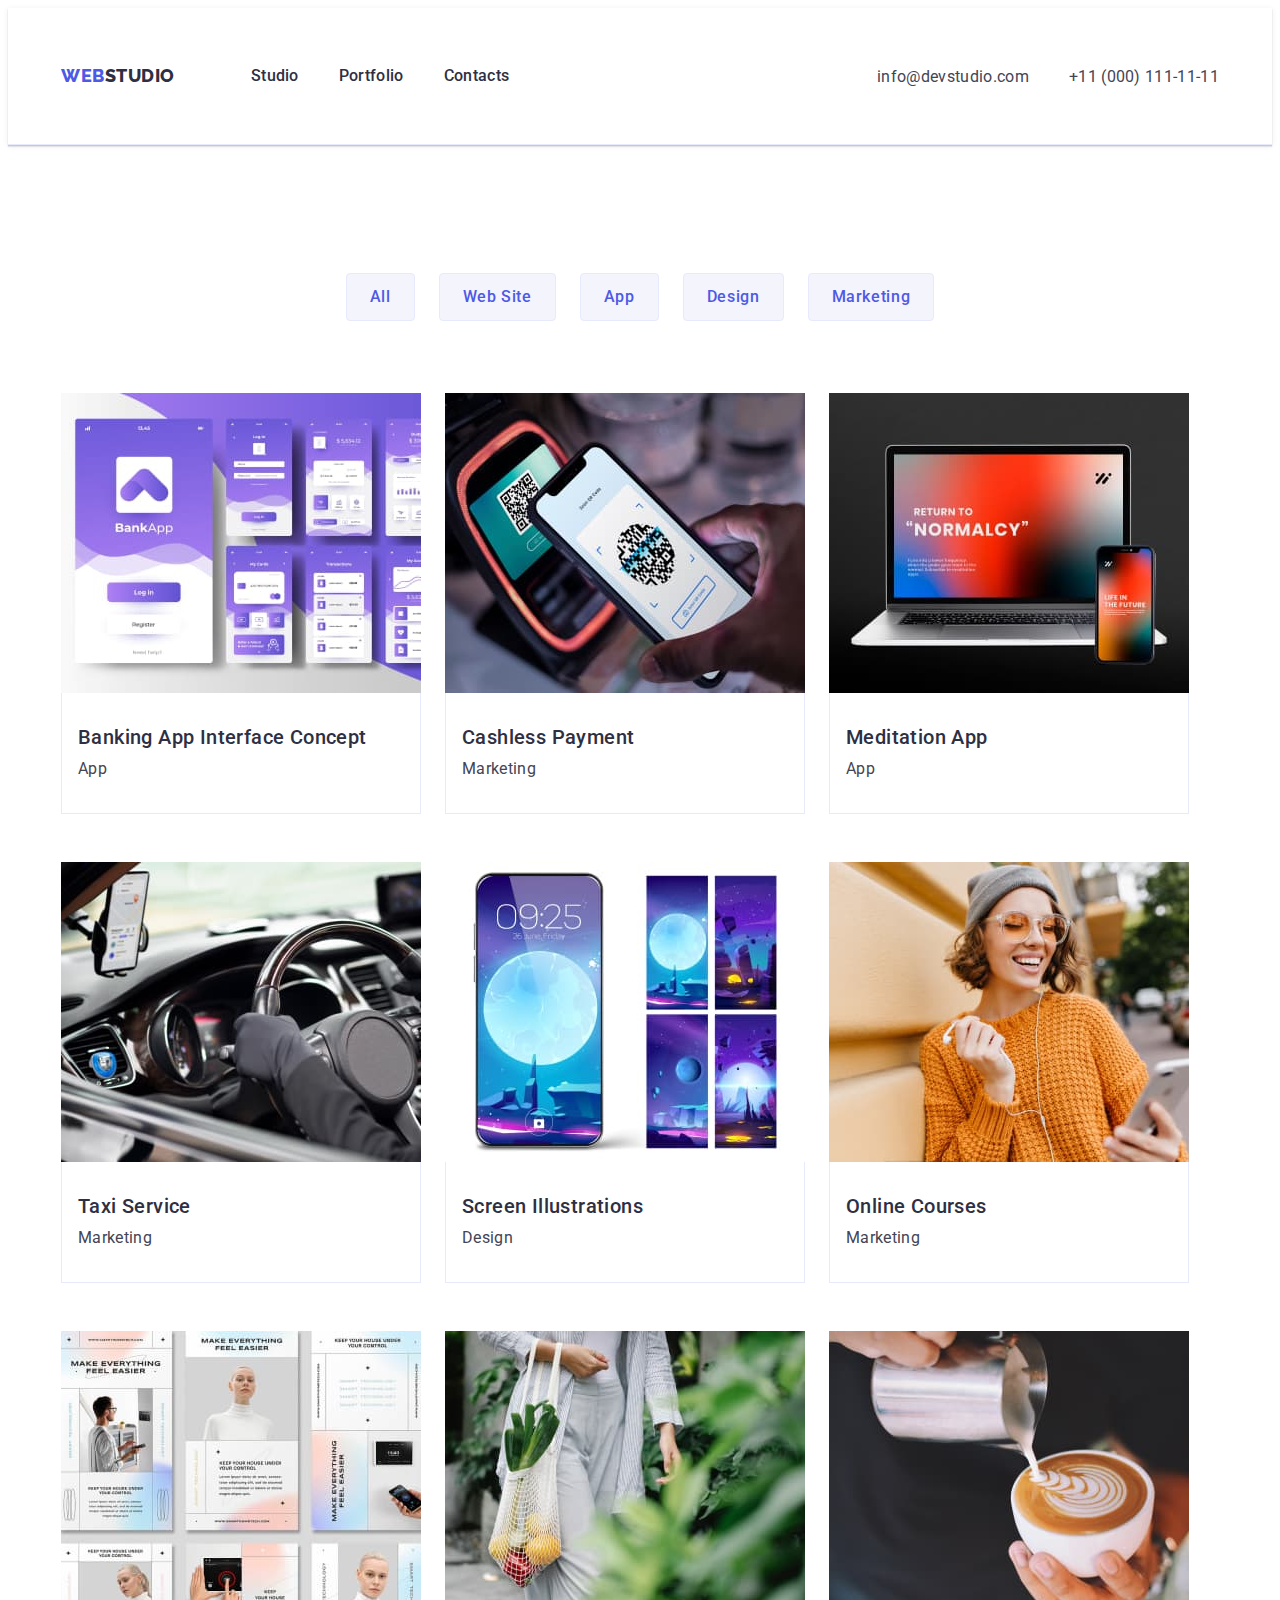
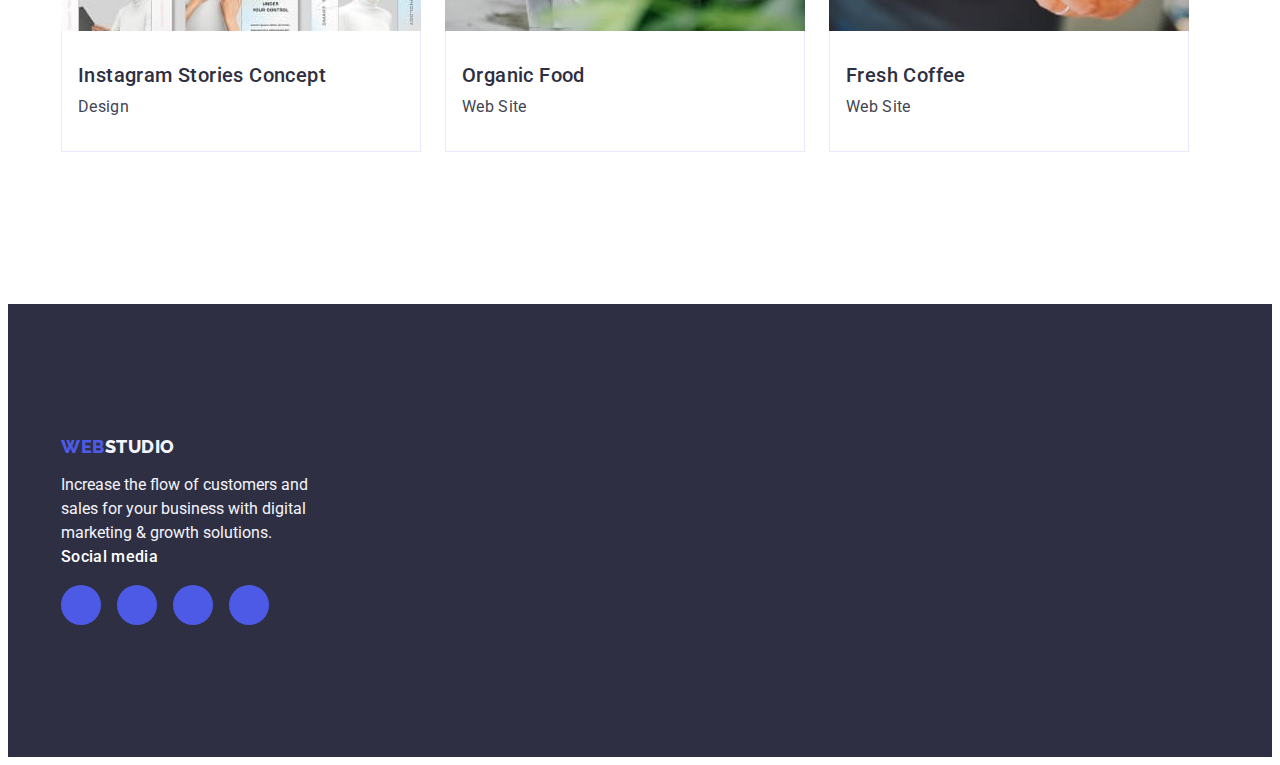
==== commit 5fafbf22: "fix" ====
--- a/portfolio.html
+++ b/portfolio.html
@@ -69,7 +69,10 @@
                 <li class="item-works">
 
                     <a  href="" class="link item-works__link">
-                       <img src="./images/works/app1.jpg" alt="photo works" class="item-works__img" width="360">
+                      <div class="box">
+                        <img src="./images/works/app1.jpg" alt="photo works" class="item-works__img" width="360">
+                        <div class="overlay-box overlay-text">14 Stylish and User-Friendly App Design Concepts · Task Manager App · Calorie Tracker App · Exotic Fruit Ecommerce App · Cloud Storage App</div>
+                      </div>
                         <div class="link__container">   
                           <h2 class="item-works__title">Banking App Interface Concept</h2>
                           <p  class="item-works__text">App</p> 
@@ -79,7 +82,10 @@
                 </li>
                 <li class="item-works">
                     <a href="" class="link item-works__link">
-                        <img src="./images/works/cashlass.jpg" alt="photo works" class="item-works__img" width="360">
+                      <div class="box">
+                          <img src="./images/works/cashlass.jpg" alt="photo works" class="item-works__img" width="360">
+                          <div class="overlay-box overlay-text">14 Stylish and User-Friendly App Design Concepts · Task Manager App · Calorie Tracker App · Exotic Fruit Ecommerce App · Cloud Storage App</div>
+                        </div>
                         <div class="link__container">
                           <h2 class="item-works__title">Cashless Payment</h2>
                           <p  class="item-works__text">Marketing</p>
@@ -89,7 +95,10 @@
                 </li>
                 <li class="item-works">
                      <a href="" class="link item-works__link ">
+                      <div class="box">
                         <img src="./images/works/maditation.jpg" alt="photo works" class="item-works__img" width="360">
+                        <div class="overlay-box overlay-text">14 Stylish and User-Friendly App Design Concepts · Task Manager App · Calorie Tracker App · Exotic Fruit Ecommerce App · Cloud Storage App</div>
+                      </div>
                         <div class="link__container">
                           <h2 class="item-works__title">Meditation App</h2>
                           <p  class="item-works__text">App</p>
@@ -99,7 +108,10 @@
                 </li>
                 <li class="item-works">
                      <a href="" class="link item-works__link">
+                      <div class="box">
                         <img src="./images/works/taxi.jpg" alt="photo works" class="item-works__img" width="360">
+                        <div class="overlay-box overlay-text">14 Stylish and User-Friendly App Design Concepts · Task Manager App · Calorie Tracker App · Exotic Fruit Ecommerce App · Cloud Storage App</div>
+                      </div>
                         <div class="link__container">
                           <h2 class="item-works__title">Taxi Service</h2>
                           <p  class="item-works__text">Marketing</p>
@@ -109,7 +121,10 @@
                 </li>
                 <li class="item-works">
                      <a href="" class="link item-works__link">
+                      <div class="box">
                         <img src="./images/works/screen.jpg" alt="photo works" class="item-works__img" width="360">
+                        <div class="overlay-box overlay-text">14 Stylish and User-Friendly App Design Concepts · Task Manager App · Calorie Tracker App · Exotic Fruit Ecommerce App · Cloud Storage App</div>
+                      </div>
                         <div class="link__container">
                           <h2 class="item-works__title">Screen Illustrations</h2>
                           <p  class="item-works__text">Design</p>
@@ -119,7 +134,10 @@
                 </li>
                 <li class="item-works">
                      <a href="" class="link item-works__link">
+                      <div class="box">
                         <img src="./images/works/online.jpg" alt="photo works" class="item-works__img" width="360">
+                        <div class="overlay-box overlay-text">14 Stylish and User-Friendly App Design Concepts · Task Manager App · Calorie Tracker App · Exotic Fruit Ecommerce App · Cloud Storage App</div>
+                      </div>
                         <div class="link__container">
                           
                           <h2 class="item-works__title">Online Courses</h2>
@@ -131,7 +149,10 @@
                 </li>
                 <li class="item-works">
                      <a href="" class="link item-works__link">
+                      <div class="box">
                         <img src="./images/works/instagram.jpg" alt="photo works" class="item-works__img" width="360">
+                        <div class="overlay-box overlay-text">14 Stylish and User-Friendly App Design Concepts · Task Manager App · Calorie Tracker App · Exotic Fruit Ecommerce App · Cloud Storage App</div>
+                      </div>
                         <div class="link__container">
                           
                           <h2 class="item-works__title">Instagram Stories Concept</h2>
@@ -142,9 +163,12 @@
                 </li>
                 <li class="item-works">
                      <a href="" class="link item-works__link">
+                      <div class="box">
                         <img src="./images/works/organic.jpg" alt="photo works" class="item-works__img" width="360">
-                        <div class="link__container">
-                          
+                        <div class="overlay-box overlay-text">14 Stylish and User-Friendly App Design Concepts · Task Manager App · Calorie Tracker App · Exotic Fruit Ecommerce App · Cloud Storage App</div>
+                      </div>
+                        <div class="link__container">
+                        
                           <h2 class="item-works__title">Organic Food</h2>
                           <p  class="item-works__text">Web Site</p>
                         </div>
@@ -153,7 +177,10 @@
                 </li>
                 <li class="item-works">
                      <a href="" class="link item-works__link">
+                      <div class="box">
                         <img src="./images/works/coffe.jpg" alt="photo works" class="item-works__img" width="360">
+                        <div class="overlay-box overlay-text">14 Stylish and User-Friendly App Design Concepts · Task Manager App · Calorie Tracker App · Exotic Fruit Ecommerce App · Cloud Storage App</div>
+                      </div>
                         <div class="link__container">
                           
                           <h2 class="item-works__title">Fresh Coffee</h2>
--- a/css/styles.css
+++ b/css/styles.css
@@ -8,6 +8,7 @@
     --primary-third-text: #f4f4fd;
     --primary-four-text: #FFFFFF;
     --primary-icon:#f4f4fd;
+    --primare-icon-fill: #404BBF;
 
 }
 
@@ -20,10 +21,15 @@
 p {
     
     margin: 0;
-    margin-left: auto;
+   
+    
+}
+
+/* h1{
+     margin-left: auto;
     margin-right: auto;
-    
-} 
+    text-align: center;
+} */
 
 a {
     text-decoration: none;
@@ -59,6 +65,8 @@
     padding: 0;
     background-color: transparent;
     border: none;
+     margin-left: auto;
+    margin-right: auto;
 }
 
 body   {
@@ -143,7 +151,12 @@
     letter-spacing: 0.02em;
     color: var(--primary-second-text);
     display: block;
-}
+    
+}
+/* .active::after{
+    border-radius: 4rem;
+    padding: 1rem;
+} */
 
 .menu-link:not(:last-child) { 
     margin-right: 0;
@@ -151,7 +164,7 @@
 .link-menu{
     padding: 24px 0;
     position: relative;
-    color: #404bbf;
+    color: #2E2F42;
     transition: color 250ms cubic-bezier(0.4, 0, 0.2, 1);
 }
 
@@ -257,6 +270,8 @@
 
 .hero__title {
     max-width: 496px;
+    margin-left: auto;
+    margin-right: auto;
 }
 
 
@@ -280,7 +295,8 @@
 .button-btn:focus {
     background:#404BBF;
 }
-   
+
+
    
 /* Section 2 */
 
@@ -355,7 +371,7 @@
     line-height: 1.1
     
 }
-.container__three {
+.container {
      max-width:1158px;
 }
 
@@ -374,7 +390,7 @@
 
 /* < !-- Section4 Our Team--> */
 
-.container-section__four {
+.container {
     padding: 32px 0;
 }
 
@@ -386,9 +402,6 @@
 
 }
 
-/* .list__four__img{ */
-    /* margin-bottom:32px; */
-/* } */
 
 .social-link__four{
     transition: background-color 250ms cubic-bezier(0.4, 0, 0.2, 1); 
@@ -405,7 +418,9 @@
     display: flex;
     flex-direction: column;
     justify-content: center;
-    box-shadow: 0px 1px 6px rgba(46, 47, 66, 0.08), 0px 1px 1px rgba(46, 47, 66, 0.16), 0px 2px 1px rgba(46, 47, 66, 0.08);
+    /* box-shadow: 0px 1px 6px rgba(46, 47, 66, 0.08), 0px 1px 1px rgba(46, 47, 66, 0.16), 0px 2px 1px rgba(46, 47, 66, 0.08); */
+    box-shadow: 0px 2px 1px 0px rgba(46, 47, 66, 0.08), 0px 1px 1px 0px rgba(46, 47, 66, 0.16), 0px 1px 6px 0px rgba(46, 47, 66, 0.08);
+   
     border-radius: 0px 0px 4px 4px;
     
     
@@ -481,12 +496,7 @@
     padding: 120px 0 120px;
 }
 
-.container-customers{
-    /* padding-top: 120px;
-    padding-bottom: 120px; */
-    
-    
-}
+
 .customers-title { 
     line-height: 1.11;
 }
@@ -501,7 +511,13 @@
     
     
 }   
-            
+
+
+
+
+
+
+
 .customers-link {
     /* width: 104px; */
     /* height: 56px; */
@@ -512,8 +528,7 @@
     border: 1px solid #8E8F99;
     border-radius: 4px;
     padding: 15px 32px;
-    transition: border-color 250ms cubic-bezier(0.4, 0, 0.2, 1), color 250ms cubic-bezier(0.4, 0, 0.2, 1);
-    
+    transition: border-color 250ms cubic-bezier(0.4, 0, 0.2, 1), color 250ms cubic-bezier(0.4, 0, 0.2, 1);  
 }
 
 
@@ -524,11 +539,19 @@
     color: #8E8F99;
 }
 
-
-.social-icon{
-    fill:currentColor;
-
-    /* fill:var(--primary-third-text); */
+.section-social-icons {
+    fill:#8e8f99;
+    
+}
+
+.social-icon,
+.social-icon:hover,
+.social-icon:focus{
+  
+    fill: currentColor;
+    stroke: none;
+
+   
 }
 
 
@@ -538,14 +561,72 @@
     color: #404bbf;
 }
 
- .social-item{
+.customers-link:hover  svg {
+
+    fill: #404BBF;
+   
+}
+
+ .social-icon-footer{
   width: 24px;
   height: 24px;
 }  
-.social-item:hover
-.social-item:focus{
-    fill: #f4f4fd;
-}
+
+.social-icon-footer,
+.social-icon-footer:hover,
+.social-icon-footer:focus{
+    fill: var(--primary-third-text);
+    stroke: none;
+}
+
+
+/* overlay-box */
+
+.box {
+    position: relative;
+    overflow: hidden;
+}
+.overlay-box {
+    position: absolute;
+    position: absolute;
+    top: 0;
+    left: 0;
+    width: 100%;
+    height: 100%;
+    background-color: #3f51b5;
+
+    transform: translateY(100%);
+    transition: transform 250ms ease-in-out;
+
+    opacity: .9;
+}
+
+
+
+.box:hover .overlay-box {
+  transform: translatex(0);
+}
+
+.overlay-text {
+    padding: 40px 32px;
+    color: var(--cloud, #F4F4FD);
+    font-size: 16px;
+    font-family: Roboto;
+    font-style: normal;
+    font-weight: 400;
+    line-height: 1.5;
+    letter-spacing: 0.32px;
+}
+
+
+/* overlay-box */
+
+
+
+
+
+
+
 
     /* FOOTER */
 
@@ -685,6 +766,7 @@
     min-height: 584px;
     background: #fcfcfc;
     box-shadow: 0px 1px 1px rgba(0, 0, 0, 0.14), 0px 1px 3px rgba(0, 0, 0, 0.12), 0px 2px 1px rgba(0, 0, 0, 0.2);
+    
     border-radius: 4px;
     transition: transform 250ms cubic-bezier(0.4, 0, 0.2, 1);
 }
@@ -693,6 +775,8 @@
     position: absolute;
     top: 24px;
     right: 24px;
+    width: 24px;
+    height: 24px;
     border-radius: 50%; 
     display: flex;
     align-items: center;
@@ -709,8 +793,8 @@
     transition: fill 250ms cubic-bezier(0.4, 0, 0.2, 1);
 }
 
-.modal-button-icon:hover
-.modal-button-icon:focus {
+.modal-button:hover,
+.modal-button:focus {
     background-color: #404bbf;
     border: none;
     fill: #ffffff;
@@ -718,6 +802,11 @@
 
 
 /* =============PORTFOLIO============= */
+
+
+
+
+
 .works {
     padding: 96px 0 120px;
     /* margin-bottom: 120px; */
@@ -745,6 +834,9 @@
     border-radius: 4px;
     letter-spacing: 0.04em;
     padding:11px 23px 11px;
+    transition-duration: 250ms;
+    transition-timing-function: cubic-bezier(0.4, 0, 0.2, 1);
+
     
 }
 
@@ -758,8 +850,11 @@
     background: #404BBF;
     color: #FFFFFF;
     border: 1px solid transparent;
-    box-shadow: 0px 3px 1px rgba(0, 0, 0, 0.1), 0px 2px 1px rgba(0, 0, 0, 0.08), 0px 2px 2px rgba(0, 0, 0, 0.12);
-
+    /* box-shadow: 0px 3px 1px rgba(0, 0, 0, 0.1), 0px 2px 1px rgba(0, 0, 0, 0.08), 0px 2px 2px rgba(0, 0, 0, 0.12); */
+   box-shadow: 0px 2px 2px 0px rgba(0, 0, 0, 0.12), 0px 2px 1px 0px rgba(0, 0, 0, 0.08), 0px 3px 1px 0px rgba(0, 0, 0, 0.10);
+
+    transition-duration: 250ms;
+    transition-timing-function: cubic-bezier(0.4, 0, 0.2, 1);
 }
 .ifp__btn:hover,
 .ifp__btn:focus {
@@ -779,18 +874,24 @@
 
 .item-works__link {
     display: block;
+    transition-duration: 250ms;
+    transition-timing-function: cubic-bezier(0.4, 0, 0.2, 1);
 
 }
 .item-works__link:hover,
 .item-works__link:focus  {
     box-shadow: 0px 1px 6px rgba(46, 47, 66, 0.08), 0px 1px 1px rgba(46, 47, 66, 0.16), 0px 2px 1px rgba(46, 47, 66, 0.08);
+    transition-duration: 250ms;
+    transition-timing-function: cubic-bezier(0.4, 0, 0.2, 1);
 }
 
 
 
 .item-works {
     display: block;
-    width: calc((100% - 48px) / 3);
+    /* width */
+    /* width: calc((100% - 48px) / 3); */
+    width: calc((100% - 78px) / 3);
    flex-shrink:0;
  
 }
@@ -825,7 +926,7 @@
     letter-spacing: 0.02em;
 }
 .container{
-    display: flex; 
+    
     align-items: baseline;
 }
 .container-footer{
@@ -833,9 +934,22 @@
 }
 
 
-.icon-social {
-    fill: #f4f4fd;
-    
-}
+.social-icon, .social-icon:hover, .social-icon:focus {
+    fill: var(--primary-third-text);
+    stroke: none;
+}
+
+ .section-social-icon, 
+ .section-social-icon:hover, 
+ .section-social-icon:focus { 
+
+    fill: currentColor;
+    stroke: none; 
+}
+
+ /* .section-social-icon:hover, 
+.section-social-icon:focus{
+
+    fill: var(--primare-icon-fill); */
 
 /* =============PORTFOLIO============= */
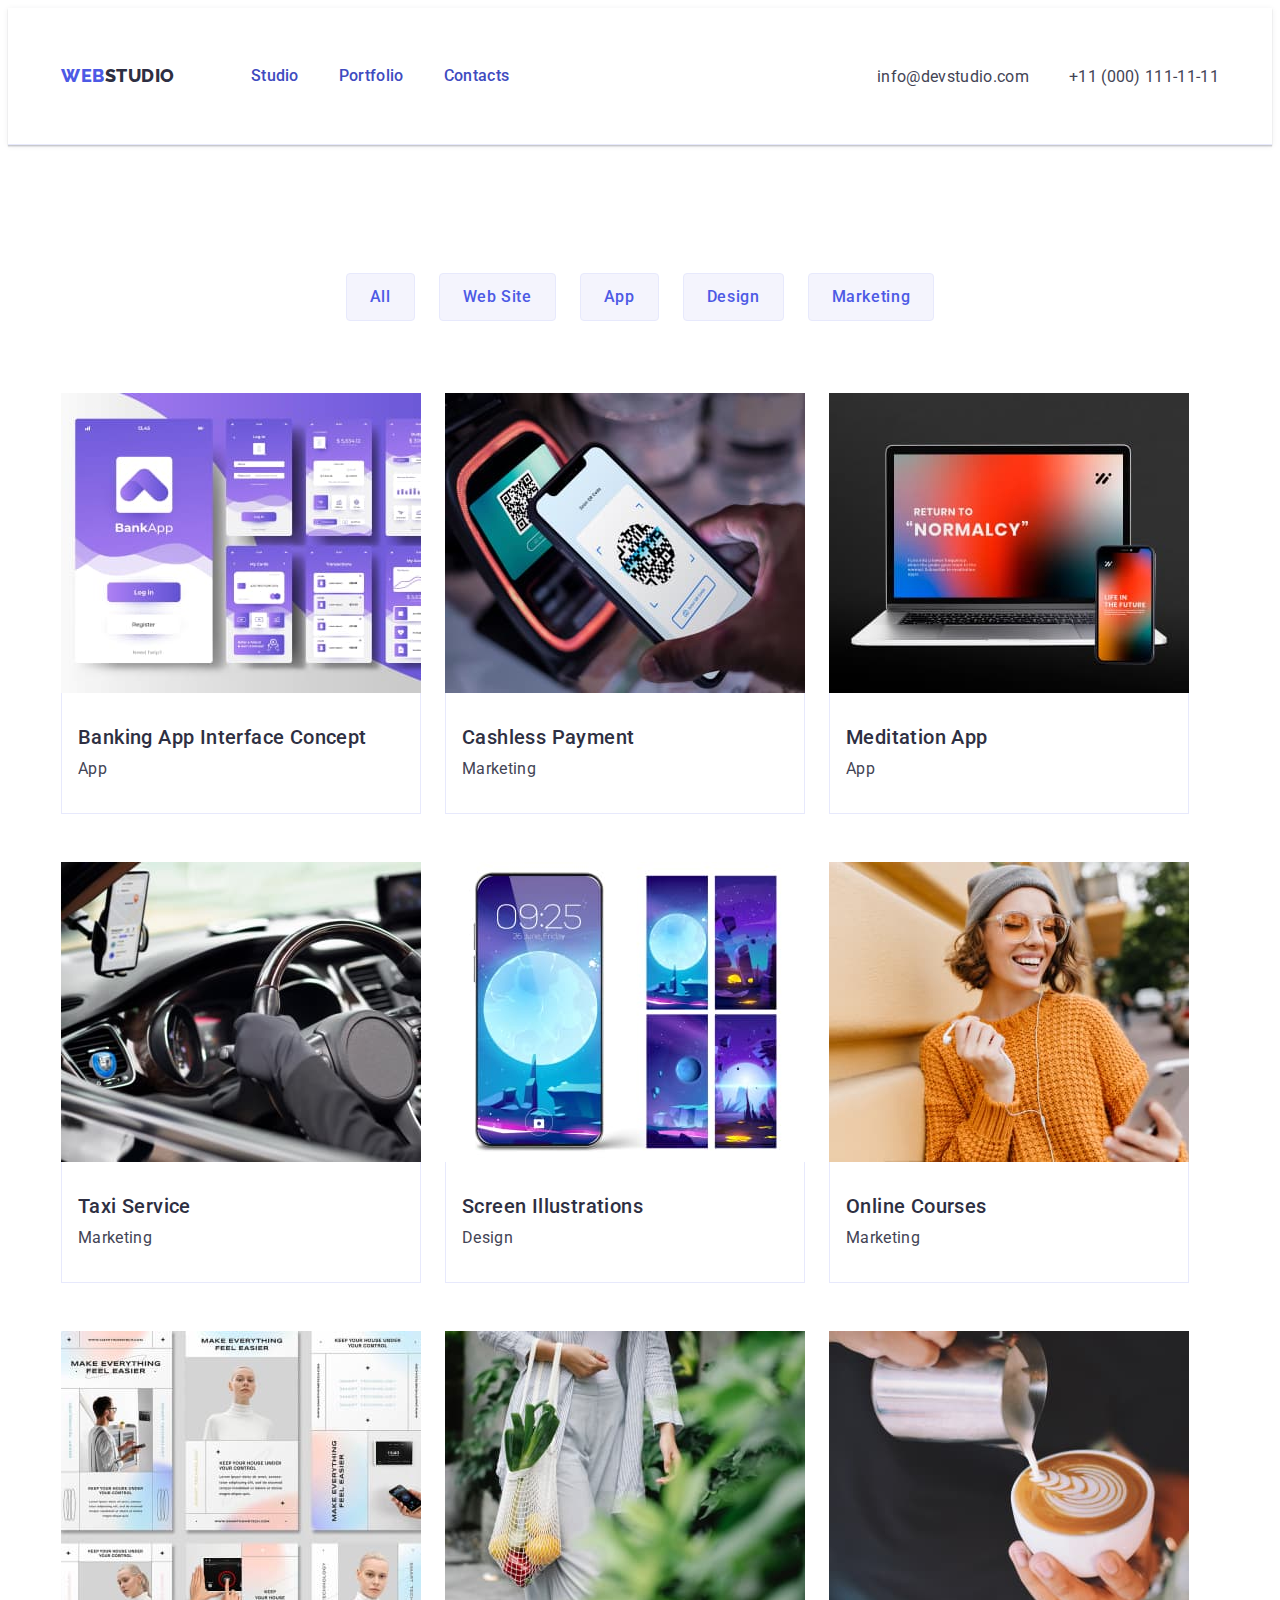
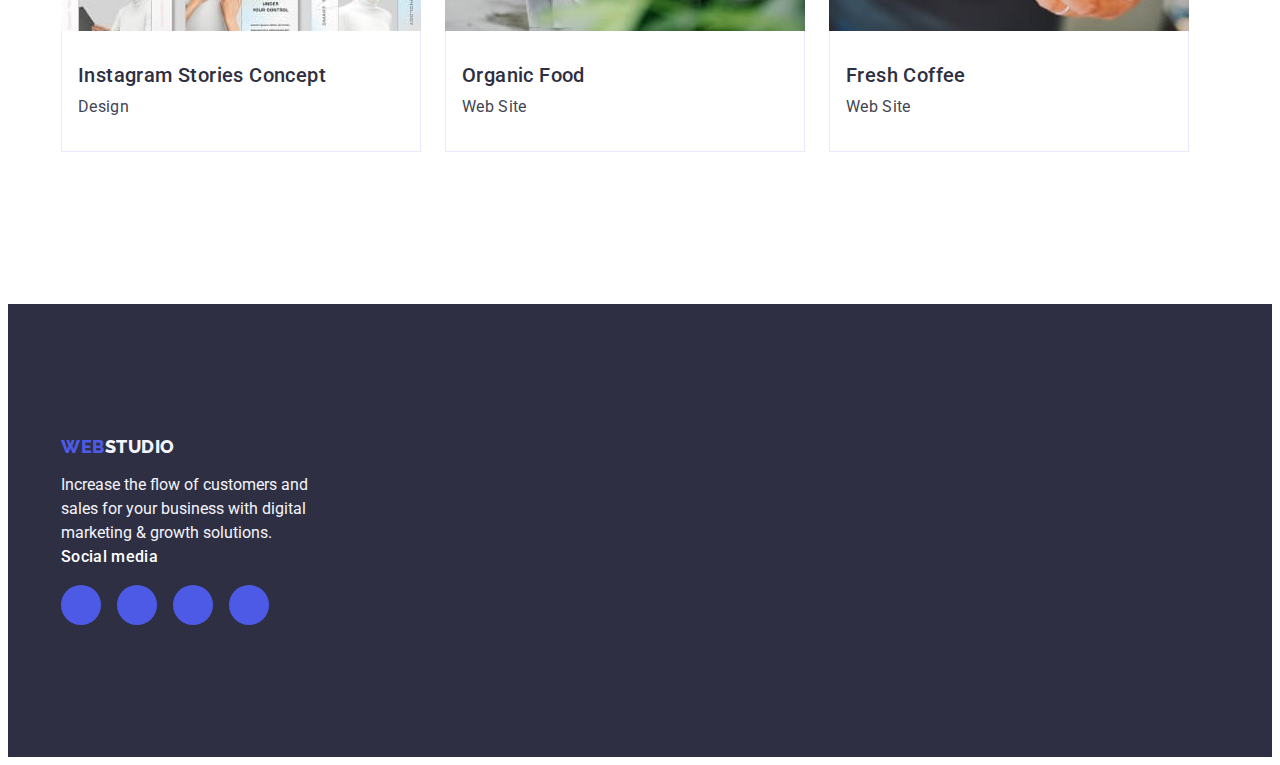
==== commit 6578bf28: "fix" ====
--- a/portfolio.html
+++ b/portfolio.html
@@ -71,7 +71,9 @@
                     <a  href="" class="link item-works__link">
                       <div class="box">
                         <img src="./images/works/app1.jpg" alt="photo works" class="item-works__img" width="360">
-                        <div class="overlay-box overlay-text">14 Stylish and User-Friendly App Design Concepts · Task Manager App · Calorie Tracker App · Exotic Fruit Ecommerce App · Cloud Storage App</div>
+                        <div class="overlay-box">
+                          <p class="overlay-text">14 Stylish and User-Friendly App Design Concepts · Task Manager App · Calorie Tracker App · Exotic Fruit Ecommerce App · Cloud Storage App</p>
+                        </div>
                       </div>
                         <div class="link__container">   
                           <h2 class="item-works__title">Banking App Interface Concept</h2>
@@ -84,7 +86,9 @@
                     <a href="" class="link item-works__link">
                       <div class="box">
                           <img src="./images/works/cashlass.jpg" alt="photo works" class="item-works__img" width="360">
-                          <div class="overlay-box overlay-text">14 Stylish and User-Friendly App Design Concepts · Task Manager App · Calorie Tracker App · Exotic Fruit Ecommerce App · Cloud Storage App</div>
+                          <div class="overlay-box">
+                            <p class="overlay-text">14 Stylish and User-Friendly App Design Concepts · Task Manager App · Calorie Tracker App · Exotic Fruit Ecommerce App · Cloud Storage App</p>
+                          </div>
                         </div>
                         <div class="link__container">
                           <h2 class="item-works__title">Cashless Payment</h2>
@@ -97,7 +101,9 @@
                      <a href="" class="link item-works__link ">
                       <div class="box">
                         <img src="./images/works/maditation.jpg" alt="photo works" class="item-works__img" width="360">
-                        <div class="overlay-box overlay-text">14 Stylish and User-Friendly App Design Concepts · Task Manager App · Calorie Tracker App · Exotic Fruit Ecommerce App · Cloud Storage App</div>
+                        <div class="overlay-box">
+                          <p class="overlay-text">14 Stylish and User-Friendly App Design Concepts · Task Manager App · Calorie Tracker App · Exotic Fruit Ecommerce App · Cloud Storage App</p>
+                        </div>
                       </div>
                         <div class="link__container">
                           <h2 class="item-works__title">Meditation App</h2>
@@ -110,7 +116,9 @@
                      <a href="" class="link item-works__link">
                       <div class="box">
                         <img src="./images/works/taxi.jpg" alt="photo works" class="item-works__img" width="360">
-                        <div class="overlay-box overlay-text">14 Stylish and User-Friendly App Design Concepts · Task Manager App · Calorie Tracker App · Exotic Fruit Ecommerce App · Cloud Storage App</div>
+                        <div class="overlay-box">
+                          <p class="overlay-text">14 Stylish and User-Friendly App Design Concepts · Task Manager App · Calorie Tracker App · Exotic Fruit Ecommerce App · Cloud Storage App</p>
+                        </div>
                       </div>
                         <div class="link__container">
                           <h2 class="item-works__title">Taxi Service</h2>
@@ -123,7 +131,9 @@
                      <a href="" class="link item-works__link">
                       <div class="box">
                         <img src="./images/works/screen.jpg" alt="photo works" class="item-works__img" width="360">
-                        <div class="overlay-box overlay-text">14 Stylish and User-Friendly App Design Concepts · Task Manager App · Calorie Tracker App · Exotic Fruit Ecommerce App · Cloud Storage App</div>
+                        <div class="overlay-box">
+                          <p class="overlay-text">14 Stylish and User-Friendly App Design Concepts · Task Manager App · Calorie Tracker App · Exotic Fruit Ecommerce App · Cloud Storage App</p>
+                        </div>
                       </div>
                         <div class="link__container">
                           <h2 class="item-works__title">Screen Illustrations</h2>
@@ -136,7 +146,9 @@
                      <a href="" class="link item-works__link">
                       <div class="box">
                         <img src="./images/works/online.jpg" alt="photo works" class="item-works__img" width="360">
-                        <div class="overlay-box overlay-text">14 Stylish and User-Friendly App Design Concepts · Task Manager App · Calorie Tracker App · Exotic Fruit Ecommerce App · Cloud Storage App</div>
+                        <div class="overlay-box">
+                          <p class="overlay-text">14 Stylish and User-Friendly App Design Concepts · Task Manager App · Calorie Tracker App · Exotic Fruit Ecommerce App · Cloud Storage App</p>
+                        </div>
                       </div>
                         <div class="link__container">
                           
@@ -151,7 +163,9 @@
                      <a href="" class="link item-works__link">
                       <div class="box">
                         <img src="./images/works/instagram.jpg" alt="photo works" class="item-works__img" width="360">
-                        <div class="overlay-box overlay-text">14 Stylish and User-Friendly App Design Concepts · Task Manager App · Calorie Tracker App · Exotic Fruit Ecommerce App · Cloud Storage App</div>
+                        <div class="overlay-box">
+                          <p class="overlay-text">14 Stylish and User-Friendly App Design Concepts · Task Manager App · Calorie Tracker App · Exotic Fruit Ecommerce App · Cloud Storage App</p>
+                        </div>
                       </div>
                         <div class="link__container">
                           
@@ -165,7 +179,9 @@
                      <a href="" class="link item-works__link">
                       <div class="box">
                         <img src="./images/works/organic.jpg" alt="photo works" class="item-works__img" width="360">
-                        <div class="overlay-box overlay-text">14 Stylish and User-Friendly App Design Concepts · Task Manager App · Calorie Tracker App · Exotic Fruit Ecommerce App · Cloud Storage App</div>
+                        <div class="overlay-box">
+                          <p class="overlay-text">14 Stylish and User-Friendly App Design Concepts · Task Manager App · Calorie Tracker App · Exotic Fruit Ecommerce App · Cloud Storage App</p>
+                        </div>
                       </div>
                         <div class="link__container">
                         
@@ -179,7 +195,9 @@
                      <a href="" class="link item-works__link">
                       <div class="box">
                         <img src="./images/works/coffe.jpg" alt="photo works" class="item-works__img" width="360">
-                        <div class="overlay-box overlay-text">14 Stylish and User-Friendly App Design Concepts · Task Manager App · Calorie Tracker App · Exotic Fruit Ecommerce App · Cloud Storage App</div>
+                        <div class="overlay-box">
+                          <p class="overlay-text">14 Stylish and User-Friendly App Design Concepts · Task Manager App · Calorie Tracker App · Exotic Fruit Ecommerce App · Cloud Storage App</p>
+                        </div>
                       </div>
                         <div class="link__container">
                           
--- a/css/styles.css
+++ b/css/styles.css
@@ -149,7 +149,7 @@
 .link-menu {
     line-height: 1.5;
     letter-spacing: 0.02em;
-    color: var(--primary-second-text);
+    color: #404bbf;;
     display: block;
     
 }
@@ -164,7 +164,7 @@
 .link-menu{
     padding: 24px 0;
     position: relative;
-    color: #2E2F42;
+     color: #404bbf;;
     transition: color 250ms cubic-bezier(0.4, 0, 0.2, 1);
 }
 
@@ -540,7 +540,7 @@
 }
 
 .section-social-icons {
-    fill:#8e8f99;
+    fill:CurrentColor;
     
 }
 
@@ -834,9 +834,7 @@
     border-radius: 4px;
     letter-spacing: 0.04em;
     padding:11px 23px 11px;
-    transition-duration: 250ms;
-    transition-timing-function: cubic-bezier(0.4, 0, 0.2, 1);
-
+   transition: color 250ms cubic-bezier(0.4, 0, 0.2, 1), background-color 250ms cubic-bezier(0.4, 0, 0.2, 1), border-color 250ms cubic-bezier(0.4, 0, 0.2, 1), box-shadow 250ms cubic-bezier(0.4, 0, 0.2, 1); 
     
 }
 
@@ -874,8 +872,7 @@
 
 .item-works__link {
     display: block;
-    transition-duration: 250ms;
-    transition-timing-function: cubic-bezier(0.4, 0, 0.2, 1);
+    transition: box-shadow 250ms cubic-bezier(0.4, 0, 0.2, 1);
 
 }
 .item-works__link:hover,
@@ -883,6 +880,7 @@
     box-shadow: 0px 1px 6px rgba(46, 47, 66, 0.08), 0px 1px 1px rgba(46, 47, 66, 0.16), 0px 2px 1px rgba(46, 47, 66, 0.08);
     transition-duration: 250ms;
     transition-timing-function: cubic-bezier(0.4, 0, 0.2, 1);
+    transform: translateY(0%);
 }
 
 
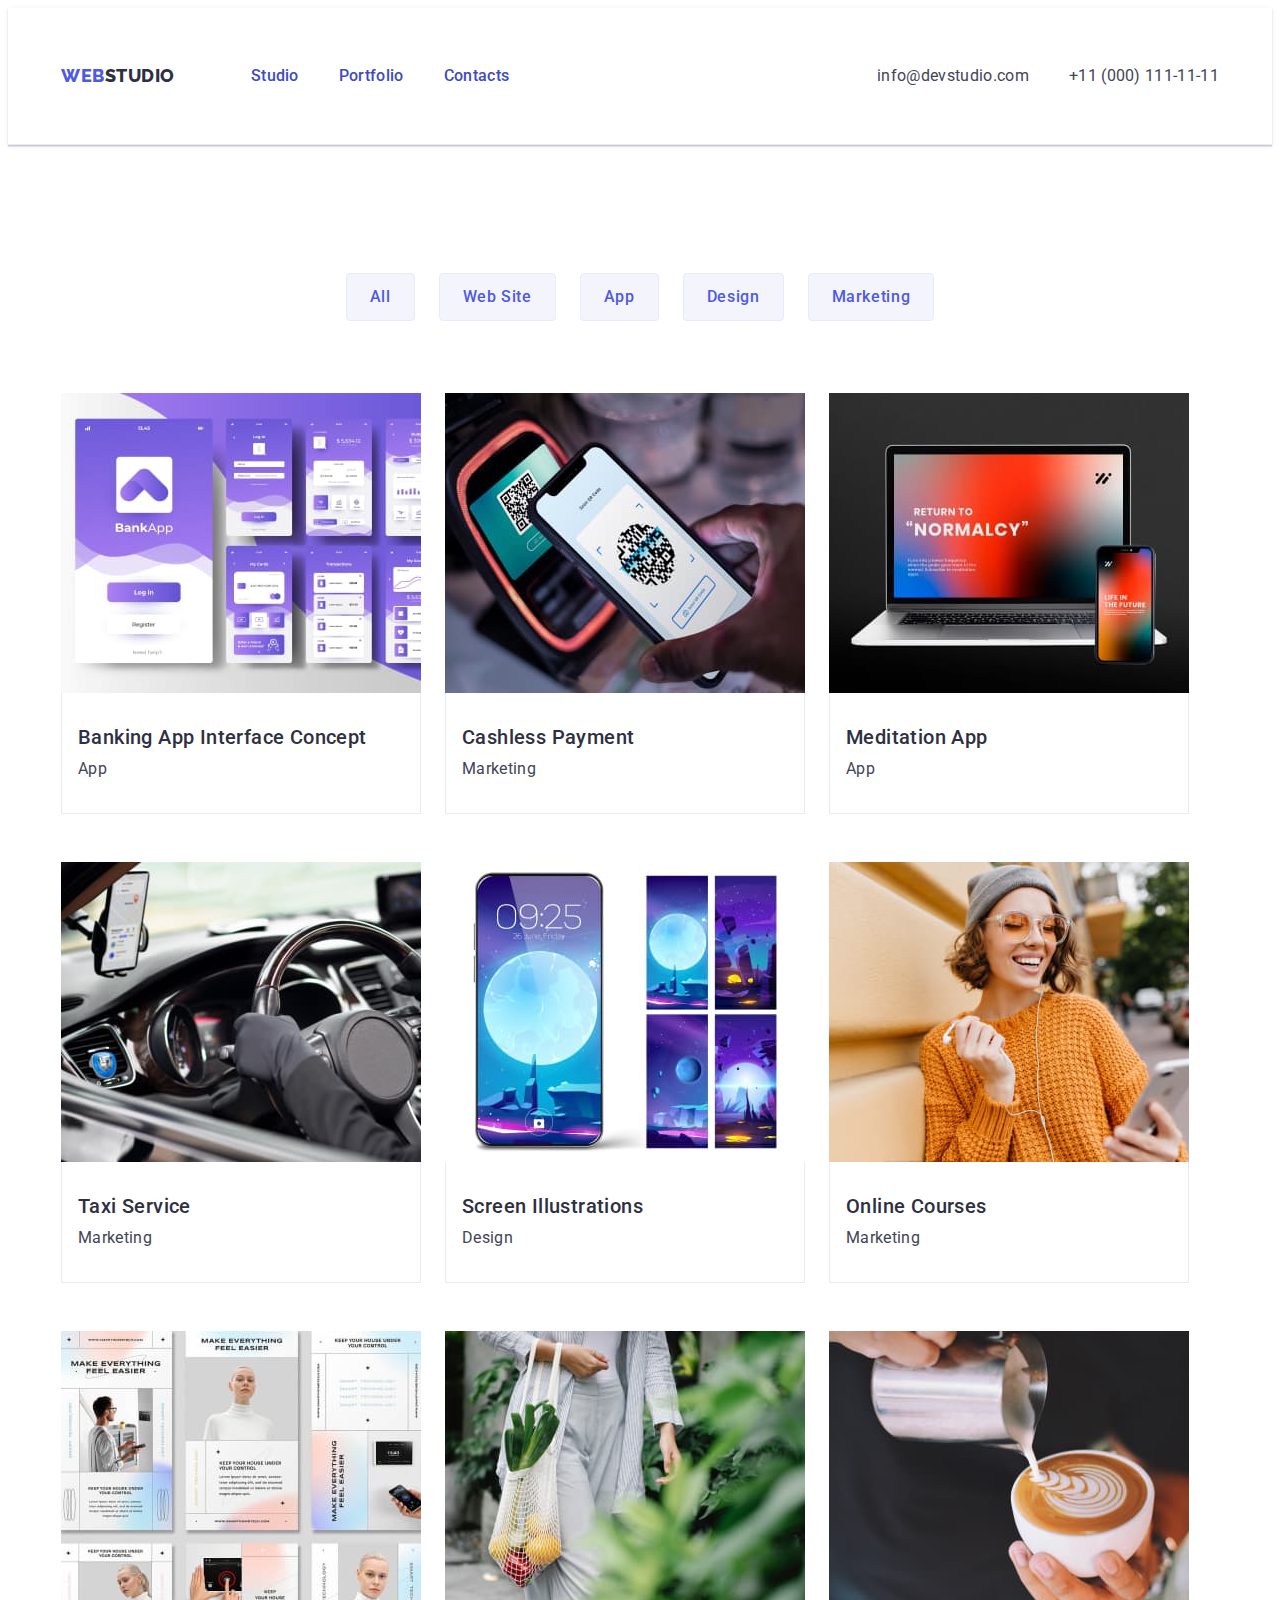
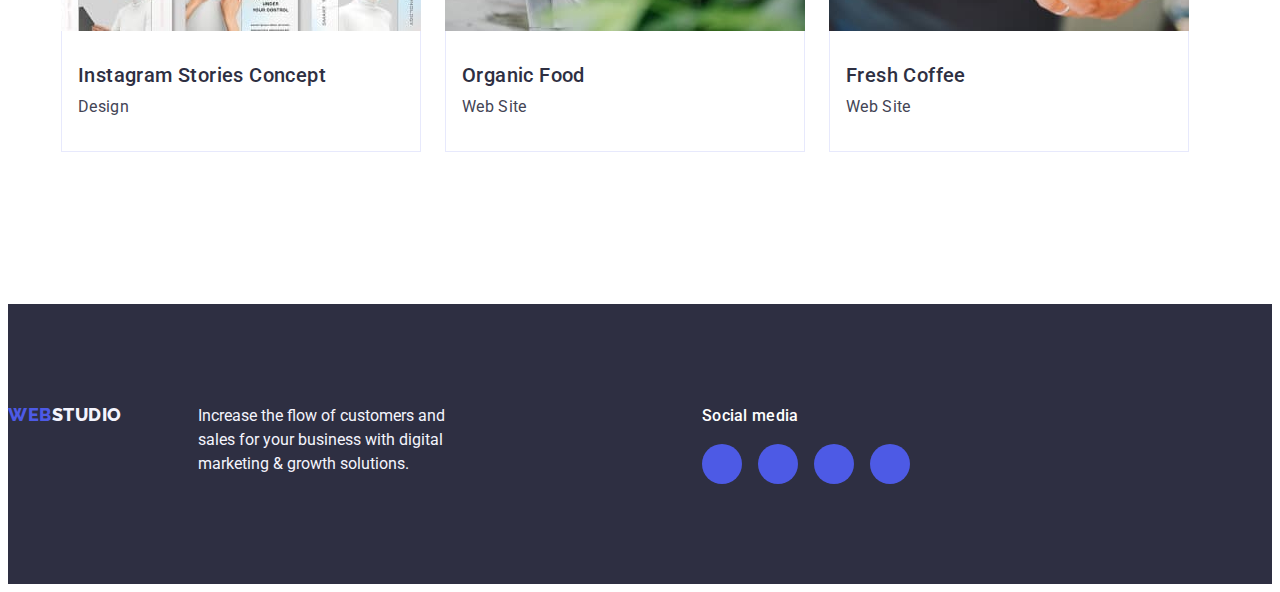
==== commit 78a872c2: "fix" ====
--- a/portfolio.html
+++ b/portfolio.html
@@ -69,12 +69,12 @@
                 <li class="item-works">
 
                     <a  href="" class="link item-works__link">
-                      <div class="box">
+                      <div class="overlay-box">
                         <img src="./images/works/app1.jpg" alt="photo works" class="item-works__img" width="360">
-                        <div class="overlay-box">
-                          <p class="overlay-text">14 Stylish and User-Friendly App Design Concepts · Task Manager App · Calorie Tracker App · Exotic Fruit Ecommerce App · Cloud Storage App</p>
-                        </div>
-                      </div>
+                          <p class="overlay-text">
+                            14 Stylish and User-Friendly App Design Concepts · Task Manager App · Calorie Tracker App · Exotic Fruit Ecommerce App · Cloud Storage App</p>
+                        </div>
+                      
                         <div class="link__container">   
                           <h2 class="item-works__title">Banking App Interface Concept</h2>
                           <p  class="item-works__text">App</p> 
@@ -84,12 +84,13 @@
                 </li>
                 <li class="item-works">
                     <a href="" class="link item-works__link">
-                      <div class="box">
+                      <div class="overlay-box">
                           <img src="./images/works/cashlass.jpg" alt="photo works" class="item-works__img" width="360">
-                          <div class="overlay-box">
-                            <p class="overlay-text">14 Stylish and User-Friendly App Design Concepts · Task Manager App · Calorie Tracker App · Exotic Fruit Ecommerce App · Cloud Storage App</p>
+                    
+                            <p class="overlay-text">
+                              14 Stylish and User-Friendly App Design Concepts · Task Manager App · Calorie Tracker App · Exotic Fruit Ecommerce App · Cloud Storage App</p>
                           </div>
-                        </div>
+                        
                         <div class="link__container">
                           <h2 class="item-works__title">Cashless Payment</h2>
                           <p  class="item-works__text">Marketing</p>
@@ -99,12 +100,12 @@
                 </li>
                 <li class="item-works">
                      <a href="" class="link item-works__link ">
-                      <div class="box">
+                      <div class="overlay-box">
                         <img src="./images/works/maditation.jpg" alt="photo works" class="item-works__img" width="360">
-                        <div class="overlay-box">
-                          <p class="overlay-text">14 Stylish and User-Friendly App Design Concepts · Task Manager App · Calorie Tracker App · Exotic Fruit Ecommerce App · Cloud Storage App</p>
-                        </div>
-                      </div>
+                      <p class="overlay-text">
+                            14 Stylish and User-Friendly App Design Concepts · Task Manager App · Calorie Tracker App · Exotic Fruit Ecommerce App · Cloud Storage App</p>
+                        </div>
+                      
                         <div class="link__container">
                           <h2 class="item-works__title">Meditation App</h2>
                           <p  class="item-works__text">App</p>
@@ -114,12 +115,13 @@
                 </li>
                 <li class="item-works">
                      <a href="" class="link item-works__link">
-                      <div class="box">
+                      <div class="overlay-box">
                         <img src="./images/works/taxi.jpg" alt="photo works" class="item-works__img" width="360">
-                        <div class="overlay-box">
-                          <p class="overlay-text">14 Stylish and User-Friendly App Design Concepts · Task Manager App · Calorie Tracker App · Exotic Fruit Ecommerce App · Cloud Storage App</p>
-                        </div>
-                      </div>
+                        
+                          <p class="overlay-text">
+                            14 Stylish and User-Friendly App Design Concepts · Task Manager App · Calorie Tracker App · Exotic Fruit Ecommerce App · Cloud Storage App</p>
+                        </div>
+                      
                         <div class="link__container">
                           <h2 class="item-works__title">Taxi Service</h2>
                           <p  class="item-works__text">Marketing</p>
@@ -129,12 +131,13 @@
                 </li>
                 <li class="item-works">
                      <a href="" class="link item-works__link">
-                      <div class="box">
+                      <div class="overlay-box">
                         <img src="./images/works/screen.jpg" alt="photo works" class="item-works__img" width="360">
-                        <div class="overlay-box">
-                          <p class="overlay-text">14 Stylish and User-Friendly App Design Concepts · Task Manager App · Calorie Tracker App · Exotic Fruit Ecommerce App · Cloud Storage App</p>
-                        </div>
-                      </div>
+                        
+                          <p class="overlay-text">
+                            14 Stylish and User-Friendly App Design Concepts · Task Manager App · Calorie Tracker App · Exotic Fruit Ecommerce App · Cloud Storage App</p>
+                        </div>
+                      
                         <div class="link__container">
                           <h2 class="item-works__title">Screen Illustrations</h2>
                           <p  class="item-works__text">Design</p>
@@ -144,11 +147,12 @@
                 </li>
                 <li class="item-works">
                      <a href="" class="link item-works__link">
-                      <div class="box">
+                      <div class="overlay-box">
                         <img src="./images/works/online.jpg" alt="photo works" class="item-works__img" width="360">
-                        <div class="overlay-box">
-                          <p class="overlay-text">14 Stylish and User-Friendly App Design Concepts · Task Manager App · Calorie Tracker App · Exotic Fruit Ecommerce App · Cloud Storage App</p>
-                        </div>
+                        
+                          <p class="overlay-text">
+                            14 Stylish and User-Friendly App Design Concepts · Task Manager App · Calorie Tracker App · Exotic Fruit Ecommerce App · Cloud Storage App</p>
+                        
                       </div>
                         <div class="link__container">
                           
@@ -161,11 +165,12 @@
                 </li>
                 <li class="item-works">
                      <a href="" class="link item-works__link">
-                      <div class="box">
+                      <div class="overlay-box">
                         <img src="./images/works/instagram.jpg" alt="photo works" class="item-works__img" width="360">
-                        <div class="overlay-box">
-                          <p class="overlay-text">14 Stylish and User-Friendly App Design Concepts · Task Manager App · Calorie Tracker App · Exotic Fruit Ecommerce App · Cloud Storage App</p>
-                        </div>
+                        
+                          <p class="overlay-text">
+                            14 Stylish and User-Friendly App Design Concepts · Task Manager App · Calorie Tracker App · Exotic Fruit Ecommerce App · Cloud Storage App</p>
+                        
                       </div>
                         <div class="link__container">
                           
@@ -177,12 +182,13 @@
                 </li>
                 <li class="item-works">
                      <a href="" class="link item-works__link">
-                      <div class="box">
+                      <div class="overlay-box">
                         <img src="./images/works/organic.jpg" alt="photo works" class="item-works__img" width="360">
-                        <div class="overlay-box">
-                          <p class="overlay-text">14 Stylish and User-Friendly App Design Concepts · Task Manager App · Calorie Tracker App · Exotic Fruit Ecommerce App · Cloud Storage App</p>
-                        </div>
-                      </div>
+                        
+                          <p class="overlay-text">
+                            14 Stylish and User-Friendly App Design Concepts · Task Manager App · Calorie Tracker App · Exotic Fruit Ecommerce App · Cloud Storage App</p>
+                        </div>
+                      
                         <div class="link__container">
                         
                           <h2 class="item-works__title">Organic Food</h2>
@@ -193,11 +199,12 @@
                 </li>
                 <li class="item-works">
                      <a href="" class="link item-works__link">
-                      <div class="box">
+                      <div class="overlay-box">
                         <img src="./images/works/coffe.jpg" alt="photo works" class="item-works__img" width="360">
-                        <div class="overlay-box">
-                          <p class="overlay-text">14 Stylish and User-Friendly App Design Concepts · Task Manager App · Calorie Tracker App · Exotic Fruit Ecommerce App · Cloud Storage App</p>
-                        </div>
+                        
+                          <p class="overlay-text">
+                            14 Stylish and User-Friendly App Design Concepts · Task Manager App · Calorie Tracker App · Exotic Fruit Ecommerce App · Cloud Storage App</p>
+                        
                       </div>
                         <div class="link__container">
                           
@@ -220,7 +227,7 @@
     </main>
             <!-- Footer -->
     <footer class="footer">
-      <div class="container">
+      <div class="container-footer">
         <div class="container-footer">
           <a class="logo-footer__link link logo" href="./index.html"
           >Web<span class="logo-footer">Studio</span>
--- a/css/styles.css
+++ b/css/styles.css
@@ -582,42 +582,42 @@
 
 /* overlay-box */
 
-.box {
+
+.overlay-box {
     position: relative;
     overflow: hidden;
-}
-.overlay-box {
-    position: absolute;
+    /* top: 0; */
+    /* left: 0;  */
+    /* width: 100%;  */
+    /* height: 100%; */
+    transition: transform 250ms ease-in-out;
+
+    
+}
+
+
+ 
+
+
+.overlay-text {
     position: absolute;
     top: 0;
-    left: 0;
+    font-size: 16px;
+    line-height: 1.5; 
+    letter-spacing: 0.02em; 
+    color:  #f4f4fd; 
+    padding: 40px 32px;
+    height: 100%;
     width: 100%;
-    height: 100%;
+    transform: translateY(100%);
+    transition: transform 250ms cubic-bezier(0.4, 0, 0.2, 1);
     background-color: #3f51b5;
-
-    transform: translateY(100%);
-    transition: transform 250ms ease-in-out;
-
     opacity: .9;
 }
 
-
-
-.box:hover .overlay-box {
-  transform: translatex(0);
-}
-
-.overlay-text {
-    padding: 40px 32px;
-    color: var(--cloud, #F4F4FD);
-    font-size: 16px;
-    font-family: Roboto;
-    font-style: normal;
-    font-weight: 400;
-    line-height: 1.5;
-    letter-spacing: 0.32px;
-}
-
+.overlay-box:hover .overlay-text {
+    transform: translateY(0%);
+} 
 
 /* overlay-box */
 
@@ -923,11 +923,9 @@
     color: #434455;
     letter-spacing: 0.02em;
 }
-.container{
-    
+.container-footer{
+    display: flex;
     align-items: baseline;
-}
-.container-footer{
     margin-right: 120px;
 }
 
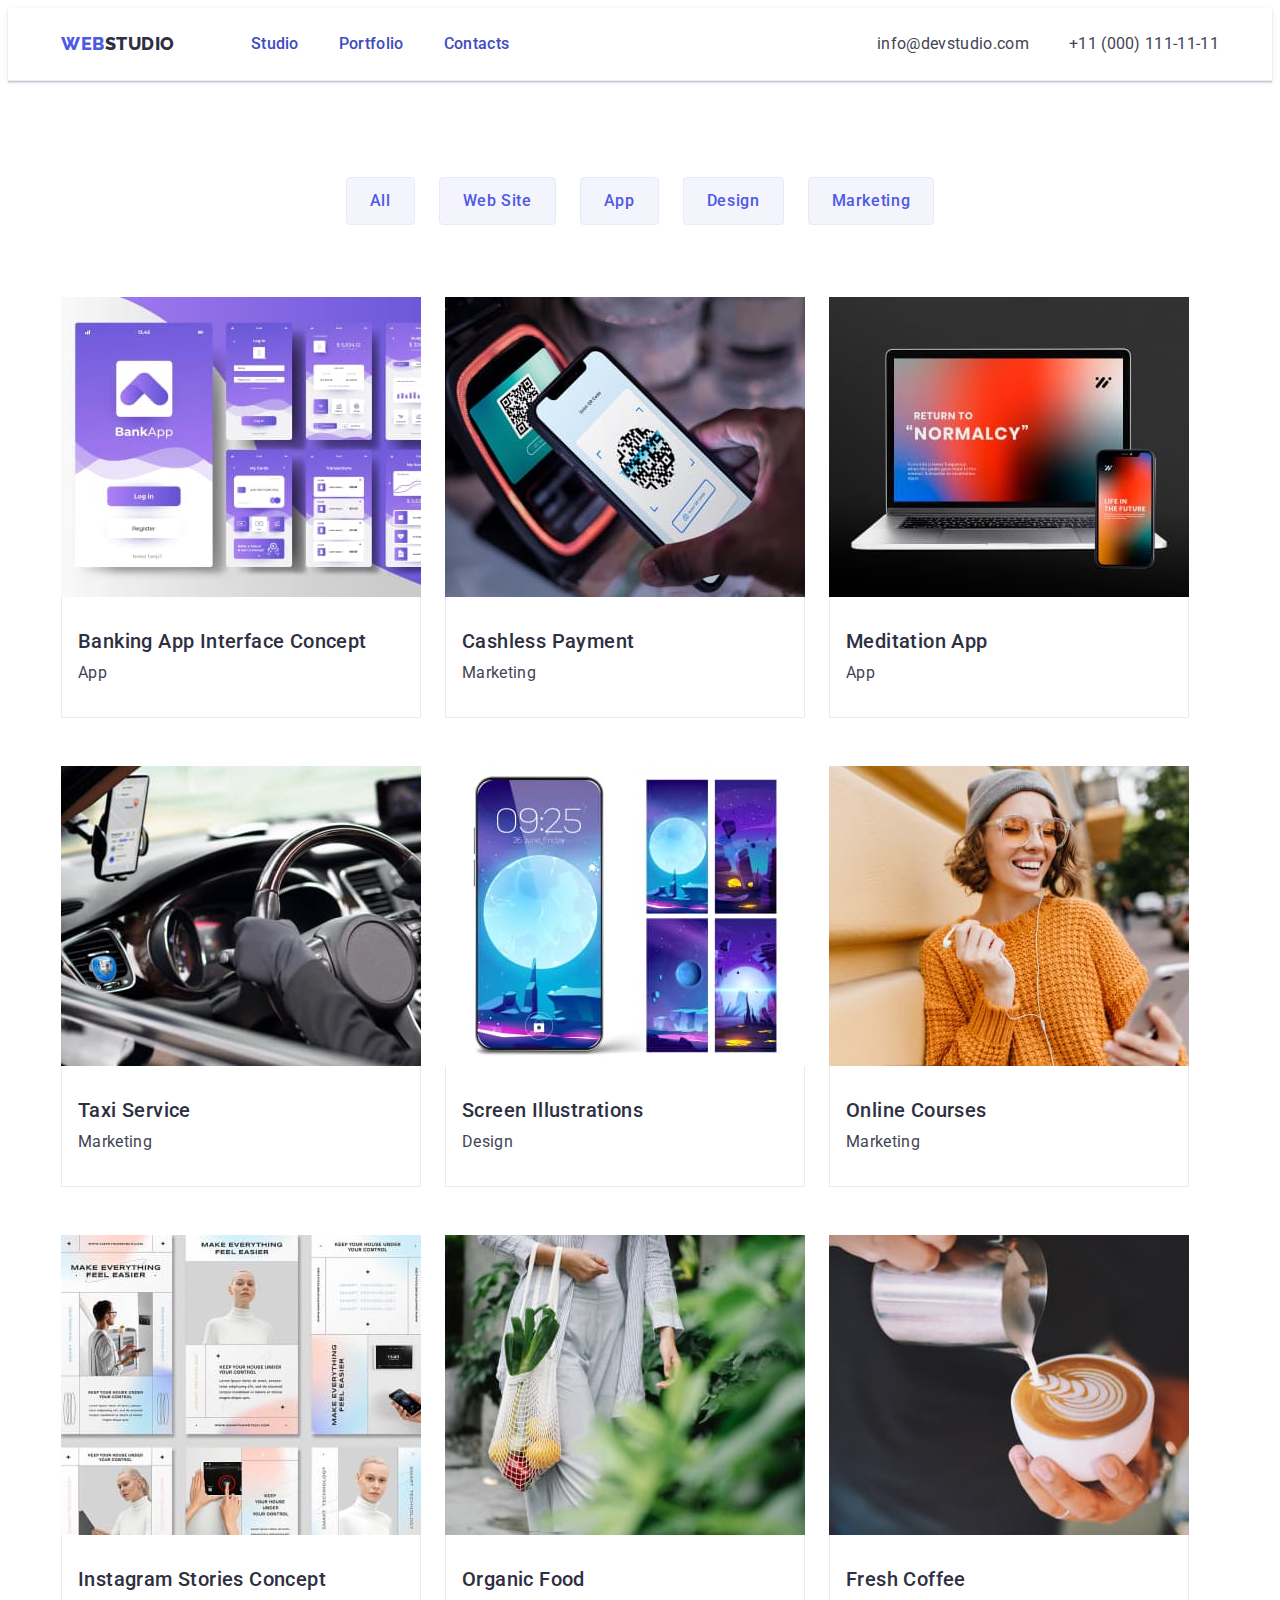
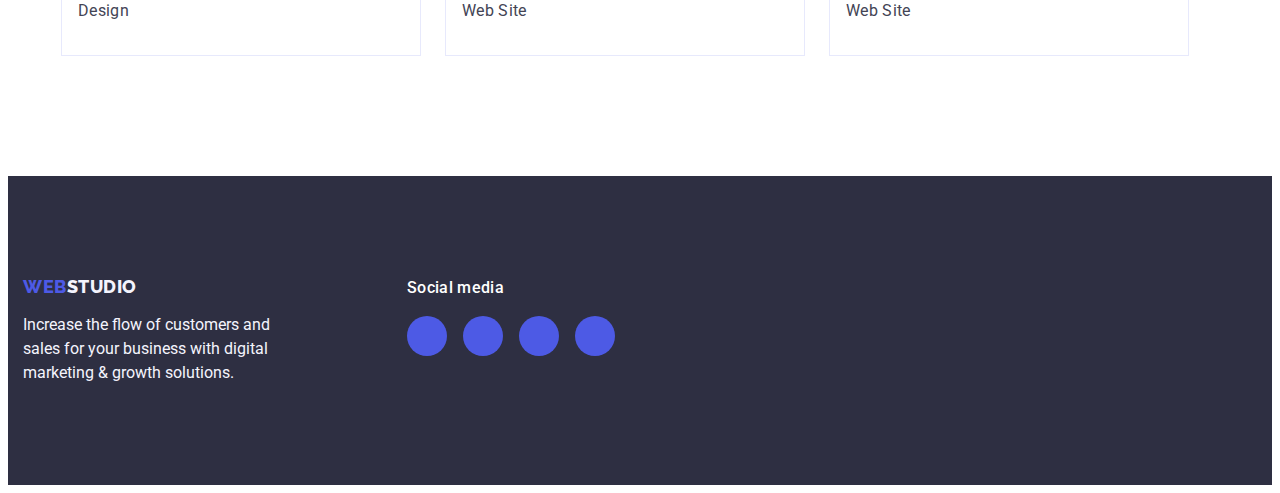
==== commit 1312c17b: "fix" ====
--- a/portfolio.html
+++ b/portfolio.html
@@ -227,8 +227,8 @@
     </main>
             <!-- Footer -->
     <footer class="footer">
-      <div class="container-footer">
-        <div class="container-footer">
+      <div class="container-footer container">
+        <div class="container-footer-wrap">
           <a class="logo-footer__link link logo" href="./index.html"
           >Web<span class="logo-footer">Studio</span>
         </a>
--- a/css/styles.css
+++ b/css/styles.css
@@ -168,14 +168,21 @@
     transition: color 250ms cubic-bezier(0.4, 0, 0.2, 1);
 }
 
-::after{
+.link-menu::after {
  content: "";
  position: absolute;
+ width: 0%;
  left: 0;
  bottom: -1px;
  height: 4px;
  background-color: #404bbf;
  border-radius: 2px;
+
+ transition: transform 250ms ease-in-out;
+}
+.link-menu:hover::after {
+    width: 100%;
+    transition: transform 250ms ease-in-out;
 }
 
 .menu-address__item:not(:last-child){
@@ -185,6 +192,7 @@
 .link-menu:hover,
 .link-menu:focus   {
     color: #404BBF;
+
 }
 
 .header-adress__menu {
@@ -355,9 +363,7 @@
 
 
         /* Sektion 3  What are we doing*/
-.secrion__three {
-    padding: 120px 0;
-}
+
         
 .section-title {
     font-weight: 700;
@@ -390,9 +396,7 @@
 
 /* < !-- Section4 Our Team--> */
 
-.container {
-    padding: 32px 0;
-}
+
 
 
 .conteiner_four__list {
@@ -611,7 +615,7 @@
     width: 100%;
     transform: translateY(100%);
     transition: transform 250ms cubic-bezier(0.4, 0, 0.2, 1);
-    background-color: #3f51b5;
+    background-color: #4d5ae5;
     opacity: .9;
 }
 
@@ -635,7 +639,6 @@
 } 
 
 .container__footer{
-    display: flex;
     align-items: baseline;
 
 }
@@ -925,7 +928,7 @@
 }
 .container-footer{
     display: flex;
-    align-items: baseline;
+    /* align-items: baseline; */
     margin-right: 120px;
 }
 
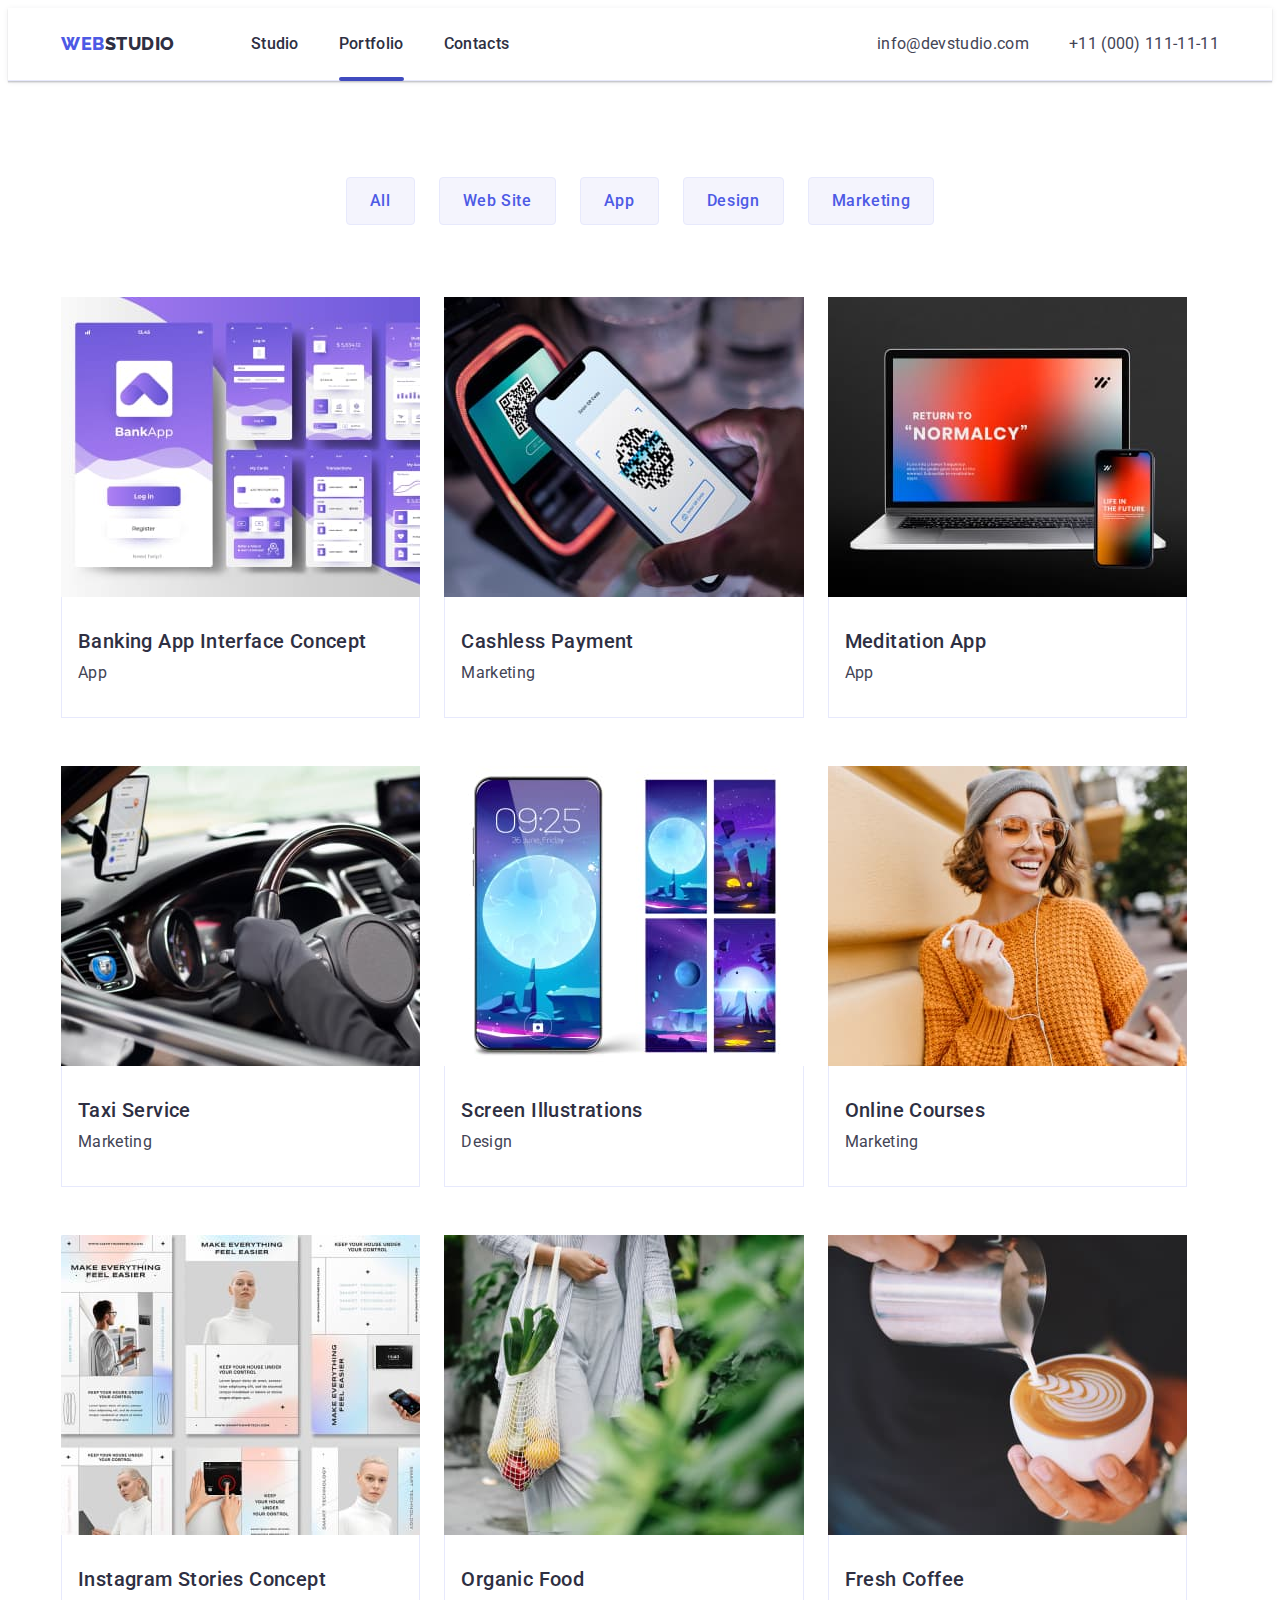
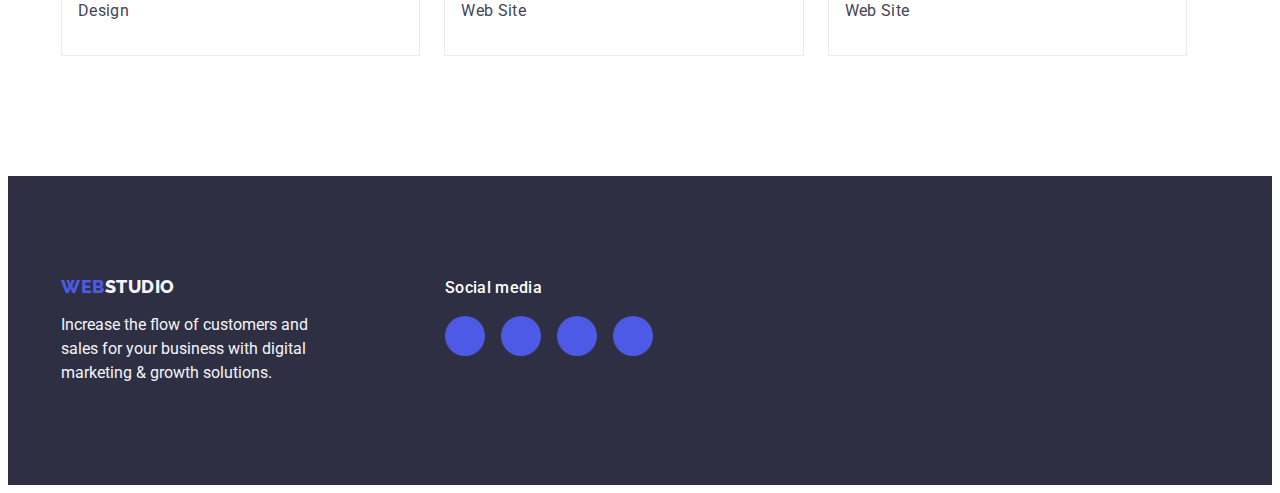
==== commit 20cb27f8: "studio portfolio" ====
--- a/portfolio.html
+++ b/portfolio.html
@@ -27,7 +27,7 @@
               <a class="link-menu link" href="./index.html">Studio</a>
             </li>
             <li class="menu-link">
-              <a class="link-menu link" href="./portfolio.html">Portfolio</a>
+              <a class="link-menu link active" href="./portfolio.html">Portfolio</a>
             </li>
             <li class="menu-link">
               <a class="link-menu link" href="">Contacts</a>
--- a/css/styles.css
+++ b/css/styles.css
@@ -149,14 +149,11 @@
 .link-menu {
     line-height: 1.5;
     letter-spacing: 0.02em;
-    color: #404bbf;;
+    color: var(--navyblue, #2E2F42);
     display: block;
     
 }
-/* .active::after{
-    border-radius: 4rem;
-    padding: 1rem;
-} */
+
 
 .menu-link:not(:last-child) { 
     margin-right: 0;
@@ -164,9 +161,10 @@
 .link-menu{
     padding: 24px 0;
     position: relative;
-     color: #404bbf;;
+    color: var(--navyblue, #2E2F42);
     transition: color 250ms cubic-bezier(0.4, 0, 0.2, 1);
 }
+
 
 .link-menu::after {
  content: "";
@@ -179,6 +177,12 @@
  border-radius: 2px;
 
  transition: transform 250ms ease-in-out;
+}
+.active::after{
+    color: #404BBF;
+    width: 100%;
+    transition: transform 250ms ease-in-out;
+
 }
 .link-menu:hover::after {
     width: 100%;
@@ -619,9 +623,11 @@
     opacity: .9;
 }
 
-.overlay-box:hover .overlay-text {
+.item-works:hover .overlay-text {
     transform: translateY(0%);
-} 
+}  
+
+
 
 /* overlay-box */
 
@@ -639,6 +645,7 @@
 } 
 
 .container__footer{
+    display: flex;
     align-items: baseline;
 
 }
@@ -678,6 +685,7 @@
     color: var(--primary-four-text)
 }
 .text-footer {
+    
     font-weight: 400;
     line-height: 1.5;
     color: #F4F4FD;
@@ -694,6 +702,7 @@
 
 }    
 .footer-sub{
+    
     color: var(--primary-four-text);
     margin-bottom: 16px; 
     line-height: 1.5;
@@ -861,16 +870,17 @@
 .ifp__btn:focus {
     border: 1px solid transparent;
 }
-
+/* 
 .text-footer__portfolio {
     margin-right: 120px;
-}
+   }    */
 .works-list {
     list-style: none;
     display: flex;
     flex-wrap:wrap;
     gap:24px;
     row-gap: 48px;
+    
 }
 
 .item-works__link {
@@ -890,16 +900,17 @@
 
 .item-works {
     display: block;
-    /* width */
     /* width: calc((100% - 48px) / 3); */
-    width: calc((100% - 78px) / 3);
+    width: calc((100% - 80px) / 3);
    flex-shrink:0;
+   /* width: 360px; */
+   
  
 }
 
-.item-works:hover {
+/* .item-works:hover {
     box-shadow: 0px 1px 6px rgba(46, 47, 66, 0.08), 0px 1px 1px rgba(46, 47, 66, 0.16), 0px 2px 1px rgba(46, 47, 66, 0.08);
-}
+} */
 
 .link__container {
     padding: 32px 16px;
@@ -928,11 +939,13 @@
 }
 .container-footer{
     display: flex;
-    /* align-items: baseline; */
+    align-items: baseline;
+    /* margin-right: 120px; */
+}
+
+.container-footer-wrap{
     margin-right: 120px;
 }
-
-
 .social-icon, .social-icon:hover, .social-icon:focus {
     fill: var(--primary-third-text);
     stroke: none;
